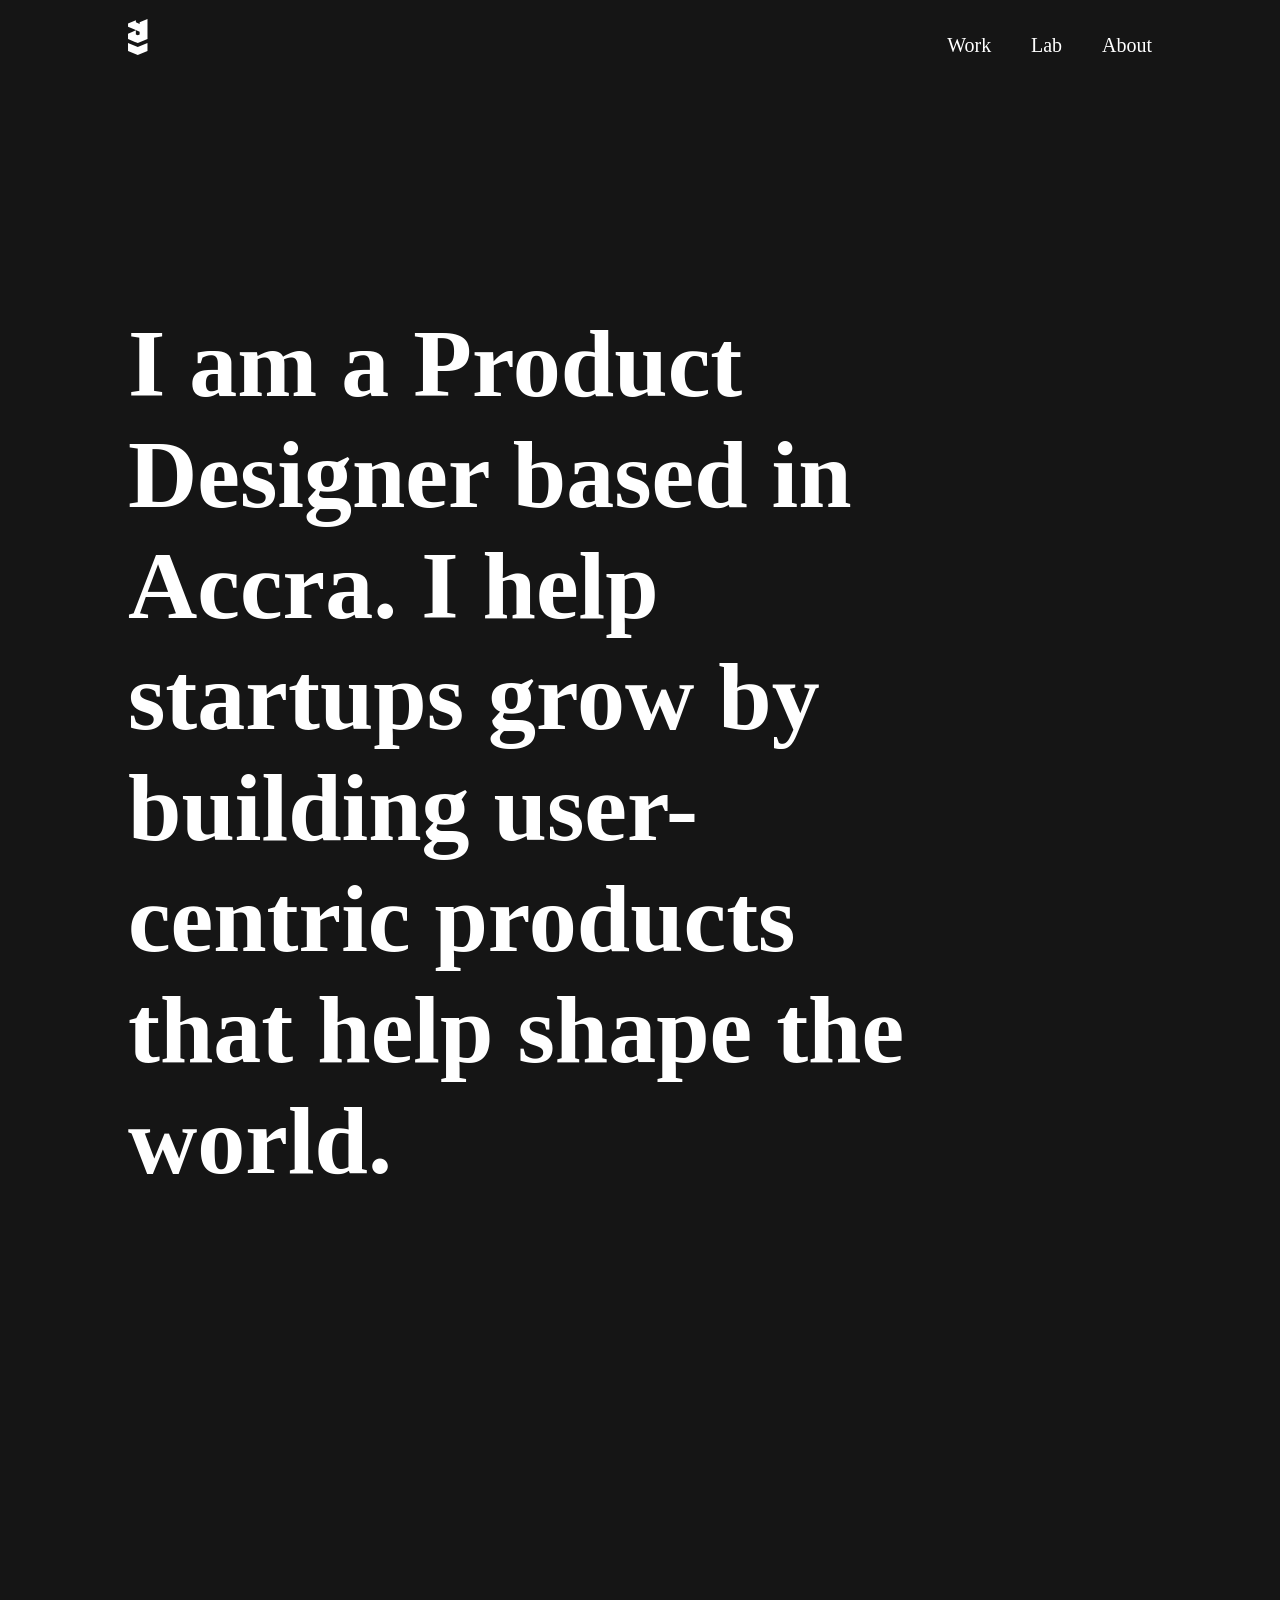
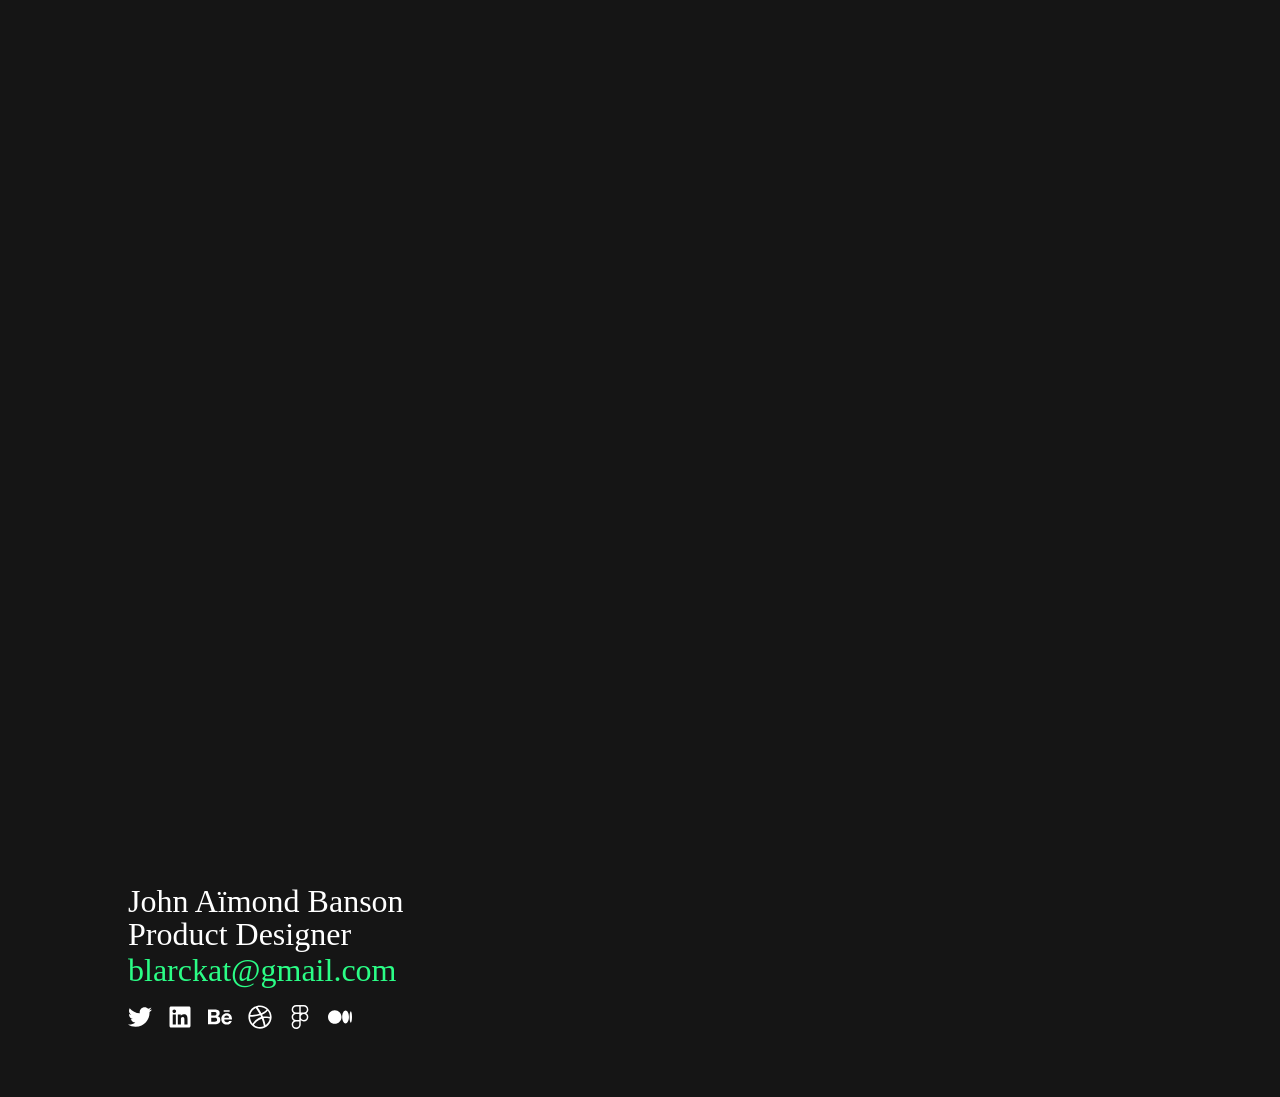
==== about.html @ bd454571 "First Commit Setting Up the First Few files" ====
<!DOCTYPE html>
<html lang="en">
    <head>
        <meta charset="UTF-8">
        <meta http-equiv="X-UA-Compatible" content="IE=edge">
        <meta name="description" content="John Banson is a UX Design Engineer working with startups and brands to create impact through digital immersive experiences.">
        <meta name="viewport" content="width=device-width, initial-scale=1.0">
        <meta name="keywords" content="Blarckat, John Stephen Aïmond Banson, John Banson, Aïmond, Software Engineer, Brand Strategist, Brand Designer, Design Engineer, Design Portfolio, Professional Designers in Ghana, Professional designers in Accra, Top UX Designers in Africa">
        <meta name="author" content="John Stephen Aïmond Banson (Blarckat)">
        <meta name="twitter:card" content="summary">
        <link rel="stylesheet" href="./css/main.min.css">
        <link rel="icon" href="./favicon.png" type="image/x-icon">
        <title>John Aïmond Banson • About</title>
    </head>
<body class="dark-mode">
    <nav>
        <a href="index.html">
            <svg viewBox="0 0 26 32">
                <path d="M12.9925 0V13.3574L7.7622 15.5556L6.50218 16.0721L5.23028 15.5435L4.62404 15.3033L4.61215 15.2913L0.023774 13.3694L0 9.84985L1.99701 8.94895L5.23028 7.48348V10.2703L6.50218 10.7868L7.7622 10.2703V8.46847L3.62553 6.73874L0.023774 5.22523V3.03904L5.25405 0.840841V2.1982L7.7622 3.25526V2.1982L12.9925 0Z"/>
                <path d="M0.023774 21.3574L0 16.0721L6.50218 18.7147L12.9806 16.0721L12.9925 21.3574L6.50218 24L0.023774 21.3574Z"/>
            </svg>
        </a>
        <ul>
        <li><a href="./work.html">Work</a></li>
        <li><a href="./lab.html">Lab</a></li>
        <li><a href="./about.html">About</a></li>
        </ul>
    </nav>
    <header class="content-padding about-header">
        <div class="hero">
            <h1>I am a Product Designer based in Accra. I help startups grow by building user-centric products that help shape the world.</h1>
        </div>
    </header>
    <section>

    </section>
    <footer>
        <div class="footer-content content-padding">
            <div class="footer-text">
            <p>John Aïmond Banson</p>
            <p>Product Designer</p>
            <a href="mailto:blarckat@gmail.com">blarckat@gmail.com</a>

            </div>
            <div class="footer-social">
                <a href="https://twitter.com/blarckat">
                    <svg viewBox="0 0 512 512">
                        <!-- Twitter Logo -->
                        <path d="M459.37 151.716c.325 4.548.325 9.097.325 13.645 0 138.72-105.583 298.558-298.558 298.558-59.452 0-114.68-17.219-161.137-47.106 8.447.974 16.568 1.299 25.34 1.299 49.055 0 94.213-16.568 130.274-44.832-46.132-.975-84.792-31.188-98.112-72.772 6.498.974 12.995 1.624 19.818 1.624 9.421 0 18.843-1.3 27.614-3.573-48.081-9.747-84.143-51.98-84.143-102.985v-1.299c13.969 7.797 30.214 12.67 47.431 13.319-28.264-18.843-46.781-51.005-46.781-87.391 0-19.492 5.197-37.36 14.294-52.954 51.655 63.675 129.3 105.258 216.365 109.807-1.624-7.797-2.599-15.918-2.599-24.04 0-57.828 46.782-104.934 104.934-104.934 30.213 0 57.502 12.67 76.67 33.137 23.715-4.548 46.456-13.32 66.599-25.34-7.798 24.366-24.366 44.833-46.132 57.827 21.117-2.273 41.584-8.122 60.426-16.243-14.292 20.791-32.161 39.308-52.628 54.253z"/>
                    </svg>
                </a>
                <a href="https://www.linkedin.com/in/blarckat">
                    <svg viewBox="0 0 448 512">
                        <!-- LinkedIn logo -->
                        <path d="M416 32H31.9C14.3 32 0 46.5 0 64.3v383.4C0 465.5 14.3 480 31.9 480H416c17.6 0 32-14.5 32-32.3V64.3c0-17.8-14.4-32.3-32-32.3zM135.4 416H69V202.2h66.5V416zm-33.2-243c-21.3 0-38.5-17.3-38.5-38.5S80.9 96 102.2 96c21.2 0 38.5 17.3 38.5 38.5 0 21.3-17.2 38.5-38.5 38.5zm282.1 243h-66.4V312c0-24.8-.5-56.7-34.5-56.7-34.6 0-39.9 27-39.9 54.9V416h-66.4V202.2h63.7v29.2h.9c8.9-16.8 30.6-34.5 62.9-34.5 67.2 0 79.7 44.3 79.7 101.9V416z"/>                    </svg>
                </a>
                <a href="https://www.behance.net/blarckat">
                    <svg viewBox="0 0 576 512">
                        <!-- Behance logo -->
                        <path d="M232 237.2c31.8-15.2 48.4-38.2 48.4-74 0-70.6-52.6-87.8-113.3-87.8H0v354.4h171.8c64.4 0 124.9-30.9 124.9-102.9 0-44.5-21.1-77.4-64.7-89.7zM77.9 135.9H151c28.1 0 53.4 7.9 53.4 40.5 0 30.1-19.7 42.2-47.5 42.2h-79v-82.7zm83.3 233.7H77.9V272h84.9c34.3 0 56 14.3 56 50.6 0 35.8-25.9 47-57.6 47zm358.5-240.7H376V94h143.7v34.9zM576 305.2c0-75.9-44.4-139.2-124.9-139.2-78.2 0-131.3 58.8-131.3 135.8 0 79.9 50.3 134.7 131.3 134.7 61.3 0 101-27.6 120.1-86.3H509c-6.7 21.9-34.3 33.5-55.7 33.5-41.3 0-63-24.2-63-65.3h185.1c.3-4.2.6-8.7.6-13.2zM390.4 274c2.3-33.7 24.7-54.8 58.5-54.8 35.4 0 53.2 20.8 56.2 54.8H390.4z"/>
                    </svg>
                </a>
                <a href="https://www.dribbble.com/blarckat">
                    <svg viewBox="0 0 512 512">
                        <!-- Dribbble logo -->
                        <path d="M256 8C119.252 8 8 119.252 8 256s111.252 248 248 248 248-111.252 248-248S392.748 8 256 8zm163.97 114.366c29.503 36.046 47.369 81.957 47.835 131.955-6.984-1.477-77.018-15.682-147.502-6.818-5.752-14.041-11.181-26.393-18.617-41.614 78.321-31.977 113.818-77.482 118.284-83.523zM396.421 97.87c-3.81 5.427-35.697 48.286-111.021 76.519-34.712-63.776-73.185-116.168-79.04-124.008 67.176-16.193 137.966 1.27 190.061 47.489zm-230.48-33.25c5.585 7.659 43.438 60.116 78.537 122.509-99.087 26.313-186.36 25.934-195.834 25.809C62.38 147.205 106.678 92.573 165.941 64.62zM44.17 256.323c0-2.166.043-4.322.108-6.473 9.268.19 111.92 1.513 217.706-30.146 6.064 11.868 11.857 23.915 17.174 35.949-76.599 21.575-146.194 83.527-180.531 142.306C64.794 360.405 44.17 310.73 44.17 256.323zm81.807 167.113c22.127-45.233 82.178-103.622 167.579-132.756 29.74 77.283 42.039 142.053 45.189 160.638-68.112 29.013-150.015 21.053-212.768-27.882zm248.38 8.489c-2.171-12.886-13.446-74.897-41.152-151.033 66.38-10.626 124.7 6.768 131.947 9.055-9.442 58.941-43.273 109.844-90.795 141.978z"/>
                    </svg>
                </a>
                <a href="https://www.figma.com/@blarckat">
                    <svg viewBox="0 0 384 512" >
                        <!-- Figma logo -->
                        <path d="M14 95.7924C14 42.8877 56.8878 0 109.793 0H274.161C327.066 0 369.954 42.8877 369.954 95.7924C369.954 129.292 352.758 158.776 326.711 175.897C352.758 193.019 369.954 222.502 369.954 256.002C369.954 308.907 327.066 351.795 274.161 351.795H272.081C247.279 351.795 224.678 342.369 207.666 326.904V415.167C207.666 468.777 163.657 512 110.309 512C57.5361 512 14 469.243 14 416.207C14 382.709 31.1945 353.227 57.2392 336.105C31.1945 318.983 14 289.5 14 256.002C14 222.502 31.196 193.019 57.2425 175.897C31.196 158.776 14 129.292 14 95.7924ZM176.288 191.587H109.793C74.2172 191.587 45.3778 220.427 45.3778 256.002C45.3778 291.44 73.9948 320.194 109.381 320.416C109.518 320.415 109.655 320.415 109.793 320.415H176.288V191.587ZM207.666 256.002C207.666 291.577 236.505 320.417 272.081 320.417H274.161C309.737 320.417 338.576 291.577 338.576 256.002C338.576 220.427 309.737 191.587 274.161 191.587H272.081C236.505 191.587 207.666 220.427 207.666 256.002ZM109.793 351.795C109.655 351.795 109.518 351.794 109.381 351.794C73.9948 352.015 45.3778 380.769 45.3778 416.207C45.3778 451.652 74.6025 480.622 110.309 480.622C146.591 480.622 176.288 451.186 176.288 415.167V351.795H109.793ZM109.793 31.3778C74.2172 31.3778 45.3778 60.2173 45.3778 95.7924C45.3778 131.368 74.2172 160.207 109.793 160.207H176.288V31.3778H109.793ZM207.666 160.207H274.161C309.737 160.207 338.576 131.368 338.576 95.7924C338.576 60.2173 309.737 31.3778 274.161 31.3778H207.666V160.207Z"/>
                    </svg>
                </a>
                <a href="https://blarckat.medium.com">
                    <svg viewBox="0 0 640 512">
                        <!-- Medium logo -->
                        <path d="M180.5,74.262C80.813,74.262,0,155.633,0,256S80.819,437.738,180.5,437.738,361,356.373,361,256,280.191,74.262,180.5,74.262Zm288.25,10.646c-49.845,0-90.245,76.619-90.245,171.095s40.406,171.1,90.251,171.1,90.251-76.619,90.251-171.1H559C559,161.5,518.6,84.908,468.752,84.908Zm139.506,17.821c-17.526,0-31.735,68.628-31.735,153.274s14.2,153.274,31.735,153.274S640,340.631,640,256C640,171.351,625.785,102.729,608.258,102.729Z"/>
                    </svg>
                </a>
               
            </div>
        </div>
    </footer>
</body>
</html>
---- css/main.min.css ----
@import url("./colors.min.css");@import url("./layout.min.css");@import url("./typography.min.css");body{margin:0;padding:0;font-family:"Adineue Pro";display:flex;flex-direction:column;gap:10vh}p{font-size:32px}footer svg{width:24px;height:24px}.dark-mode svg{fill:white}.light-mode svg{fill:black}.content-padding{padding:5vw 10vw}nav{display:flex;align-items:center;justify-content:space-between;height:10vh;padding:0 10vw}nav ul{display:flex;flex-direction:row;width:20%;padding:0;justify-content:space-between}nav ul li a{font-size:20px;color:#ffffff}header,section{width:auto;height:fit-content;min-height:100vh}.dark-mode{background-color:#151515;color:#ffffff}.light-mode{background-color:#ffffff;color:#151515}nav svg{height:48px;fill:white}header .hero{display:flex;flex-direction:row;justify-content:space-between;align-items:center}header .hero h1{width:80%}header .hero .header-social{width:fit-content;display:flex;flex-direction:column;gap:20px}header .hero .header-social svg{height:24px}.section-work{height:fit-content}.section-work .section-work-case{display:flex;flex-direction:column;gap:10px;margin:10vh 10vw}.section-work .section-work-case img{object-fit:cover;width:100%;background-size:contain}.section-work .section-work-case .showcase-text-content h2{line-height:0px}.section-work .section-work-case .showcase-text-content p{font-size:48px;opacity:40%}.case{display:flex;flex-direction:column;margin:10vh 10vw}.case img{width:100%;object-fit:cover}.work-hero-img img,.full-showcase-img img{object-fit:cover;width:100%;background-size:contain}footer{height:fit-content}footer .footer-text p,footer .footer-text a{font-size:32px;line-height:1px}footer .footer-text a{color:#2BFD86}footer .footer-social{margin-top:20px;display:flex;flex-direction:row;gap:16px}@media screen and (max-width: 480px){nav{flex-direction:column;justify-content:center;padding:16px}.section-work .section-work-case{margin:10vw 0;height:100vh}.section-work .section-work-case img{height:70%}.section-work .section-work-case .showcase-text-content p{font-size:32px}footer .footer-text p,footer .footer-text a{font-size:24px}}
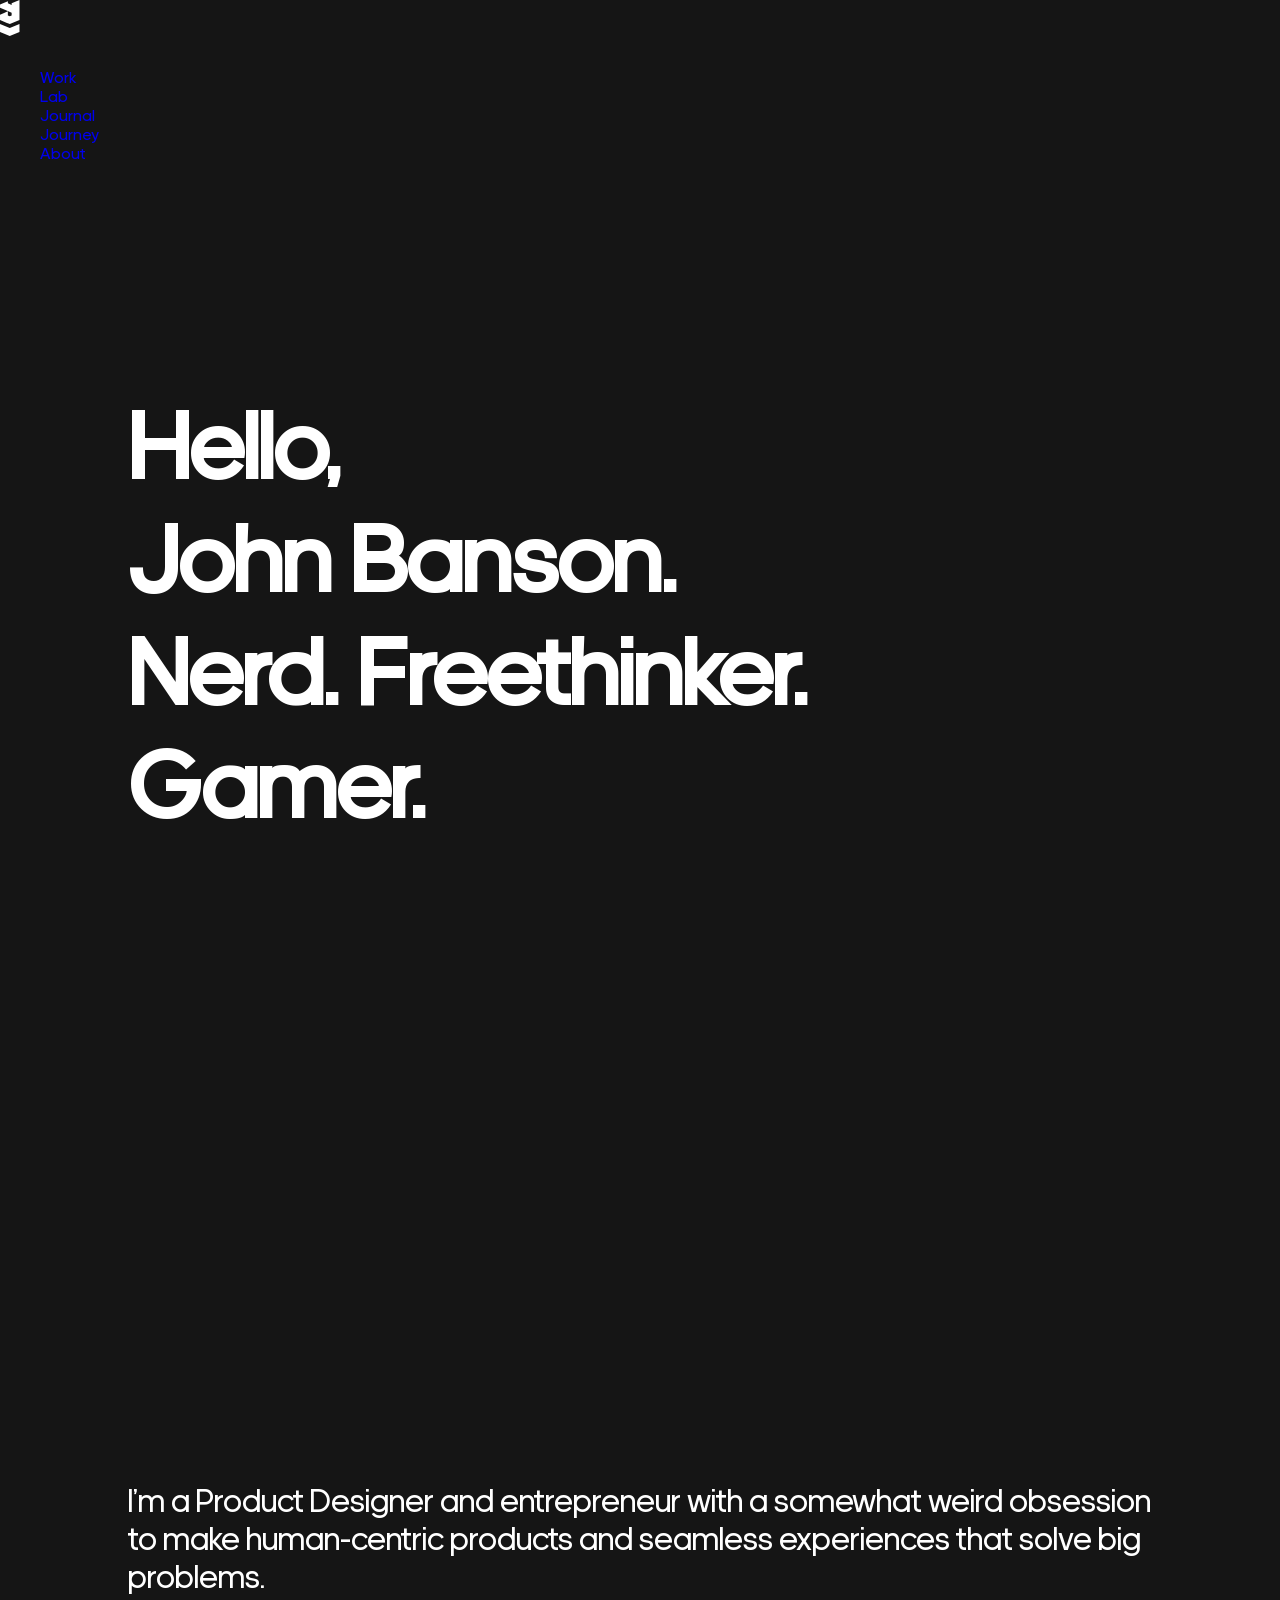
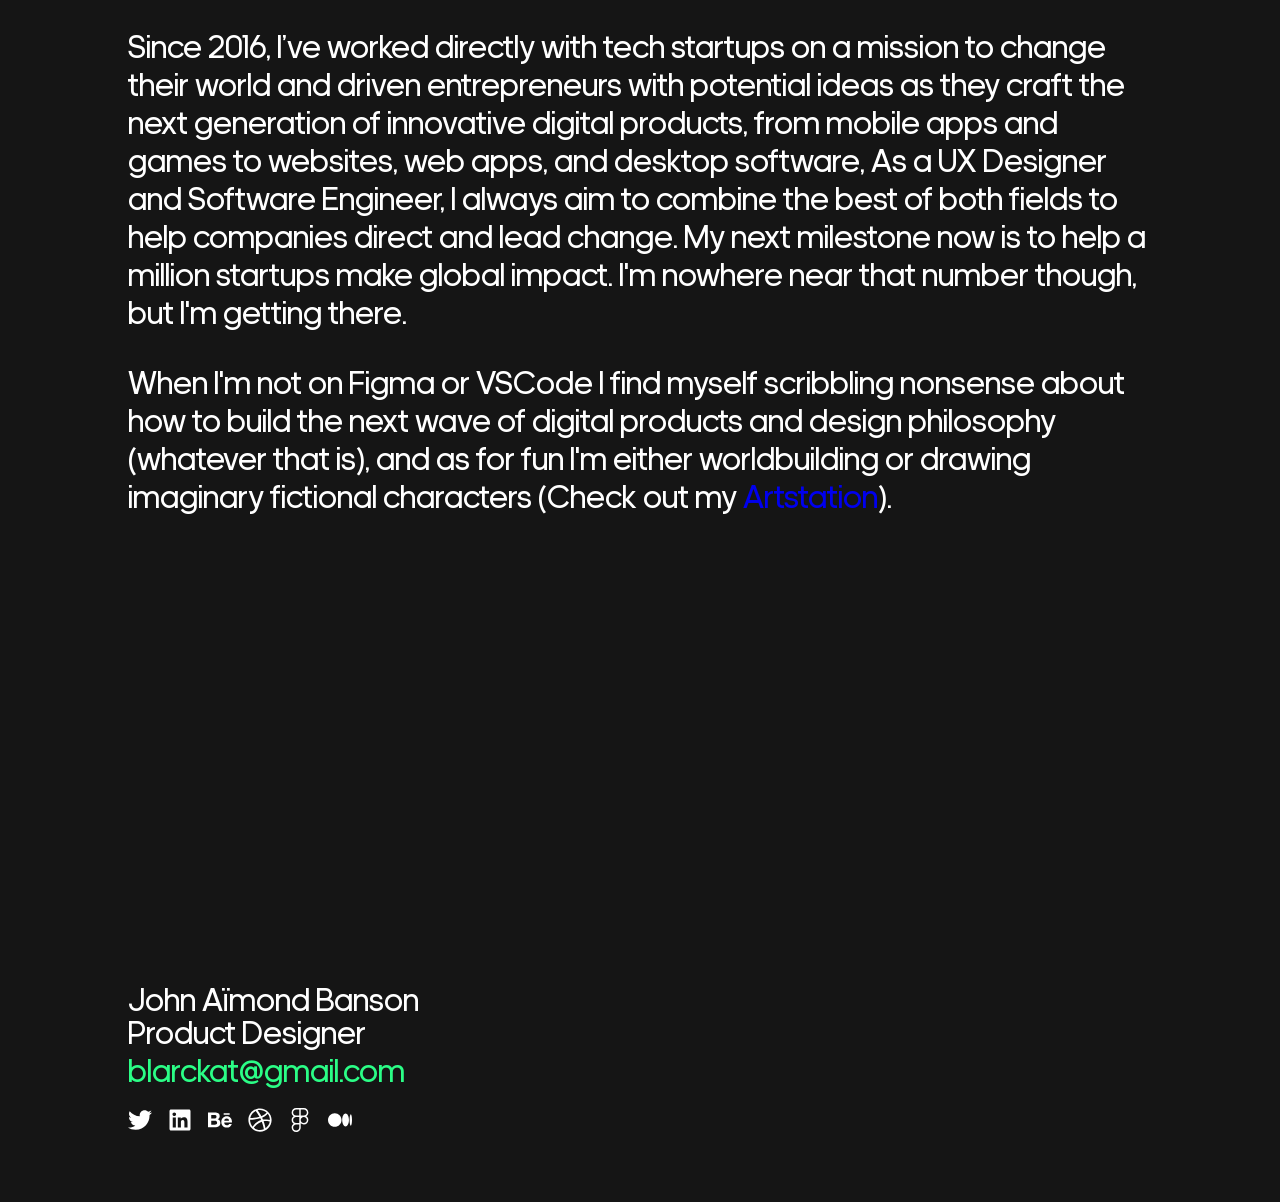
==== commit 6bfcc3a2: "Asset images for Muuvr Branding and Auri" ====
--- a/about.html
+++ b/about.html
@@ -23,16 +23,25 @@
         <ul>
         <li><a href="./work.html">Work</a></li>
         <li><a href="./lab.html">Lab</a></li>
+        <li><a href="./journal.html">Journal</a></li>
+        <li><a href="./journey.html">Journey</a></li>
         <li><a href="./about.html">About</a></li>
         </ul>
     </nav>
     <header class="content-padding about-header">
         <div class="hero">
-            <h1>I am a Product Designer based in Accra. I help startups grow by building user-centric products that help shape the world.</h1>
+            <h1>Hello, <br>John Banson. <br>Nerd. Freethinker. Gamer. </h1>
         </div>
     </header>
-    <section>
-
+    <section class="content-padding">
+        <p>I’m a Product Designer and entrepreneur with a somewhat weird obsession to make human-centric products and seamless experiences that solve big problems.</p>
+        <p>
+            Since 2016, I’ve worked directly with tech startups on a mission to change their world and driven entrepreneurs with potential ideas as they craft the next generation of innovative digital products, from mobile apps and games to websites, web apps, and desktop software, As a UX Designer and Software Engineer, I always aim to combine the best of both fields to help companies direct and lead change. My next milestone now is to help a million startups make global impact. I'm nowhere near that number though, but I'm getting there.
+        </p>
+        <p>
+            When I'm not on Figma or VSCode I find myself scribbling nonsense about how to build the next wave of digital products and design philosophy (whatever that is), and as for fun I'm either worldbuilding or drawing imaginary fictional characters (Check out my <a href="https://www.artstation.com/blarckat">Artstation</a>).
+        
+        </p>
     </section>
     <footer>
         <div class="footer-content content-padding">
--- a/css/main.min.css
+++ b/css/main.min.css
@@ -1 +1 @@
-@import url("./colors.min.css");@import url("./layout.min.css");@import url("./typography.min.css");body{margin:0;padding:0;font-family:"Adineue Pro";display:flex;flex-direction:column;gap:10vh}p{font-size:32px}footer svg{width:24px;height:24px}.dark-mode svg{fill:white}.light-mode svg{fill:black}.content-padding{padding:5vw 10vw}nav{display:flex;align-items:center;justify-content:space-between;height:10vh;padding:0 10vw}nav ul{display:flex;flex-direction:row;width:20%;padding:0;justify-content:space-between}nav ul li a{font-size:20px;color:#ffffff}header,section{width:auto;height:fit-content;min-height:100vh}.dark-mode{background-color:#151515;color:#ffffff}.light-mode{background-color:#ffffff;color:#151515}nav svg{height:48px;fill:white}header .hero{display:flex;flex-direction:row;justify-content:space-between;align-items:center}header .hero h1{width:80%}header .hero .header-social{width:fit-content;display:flex;flex-direction:column;gap:20px}header .hero .header-social svg{height:24px}.section-work{height:fit-content}.section-work .section-work-case{display:flex;flex-direction:column;gap:10px;margin:10vh 10vw}.section-work .section-work-case img{object-fit:cover;width:100%;background-size:contain}.section-work .section-work-case .showcase-text-content h2{line-height:0px}.section-work .section-work-case .showcase-text-content p{font-size:48px;opacity:40%}.case{display:flex;flex-direction:column;margin:10vh 10vw}.case img{width:100%;object-fit:cover}.work-hero-img img,.full-showcase-img img{object-fit:cover;width:100%;background-size:contain}footer{height:fit-content}footer .footer-text p,footer .footer-text a{font-size:32px;line-height:1px}footer .footer-text a{color:#2BFD86}footer .footer-social{margin-top:20px;display:flex;flex-direction:row;gap:16px}@media screen and (max-width: 480px){nav{flex-direction:column;justify-content:center;padding:16px}.section-work .section-work-case{margin:10vw 0;height:100vh}.section-work .section-work-case img{height:70%}.section-work .section-work-case .showcase-text-content p{font-size:32px}footer .footer-text p,footer .footer-text a{font-size:24px}}
+@import url("./colors.min.css");@import url("./layout.min.css");@import url("./typography.min.css");@font-face{font-family:'Ckat Regular';src:url("../assets/fonts/Ckat_Regular.ttf")}@font-face{font-family:'Ckat Bold';src:url("../assets/fonts/Ckat_Bold.ttf")}body{margin:0;padding:0;font-family:"Ckat Regular";display:flex;flex-direction:column;gap:10vh}p{font-size:32px}footer svg{width:24px;height:24px}.dark-mode svg{fill:white}.light-mode svg{fill:black}.content-padding{padding:5vw 10vw}.sideNav{height:100vh;width:0;position:fixed;z-index:1;top:0;left:0;background-color:#111;overflow-x:hidden;transition:.6s}header,section{width:auto;height:fit-content;min-height:100vh}.dark-mode{background-color:#151515;color:#ffffff}.light-mode{background-color:#ffffff;color:#151515}nav svg{height:48px;fill:white}header .hero{display:flex;flex-direction:row;justify-content:space-between;align-items:center}header .hero h1{width:80%}header .hero .header-social{width:fit-content;display:flex;flex-direction:column;gap:20px}header .hero .header-social svg{height:24px}.section-work{height:fit-content}.section-work .section-work-case{display:flex;flex-direction:column;gap:10px;margin:10vh 5vw}.section-work .section-work-case img{object-fit:cover;width:100%;background-size:contain}.section-work .section-work-case .showcase-text-content h2{line-height:0px}.section-work .section-work-case .showcase-text-content p{font-size:48px;opacity:40%}.case{display:flex;flex-direction:column;margin:10vh 5vw}.case img{height:90vh;width:100%;object-fit:cover}.case .case-title h2{line-height:normal}.work-hero-img img,.full-showcase-img img{object-fit:cover;width:100%;background-size:contain}footer{height:fit-content}footer .footer-text p,footer .footer-text a{font-size:32px;line-height:1px}footer .footer-text a{color:#2BFD86}footer .footer-social{margin-top:20px;display:flex;flex-direction:row;gap:16px}@media screen and (max-width: 480px){nav{flex-direction:column;justify-content:center;padding:16px}.section-work .section-work-case{margin:10vw 0;height:100vh}.section-work .section-work-case img{height:70%}.section-work .section-work-case .showcase-text-content p{font-size:32px}footer .footer-text p,footer .footer-text a{font-size:24px}}
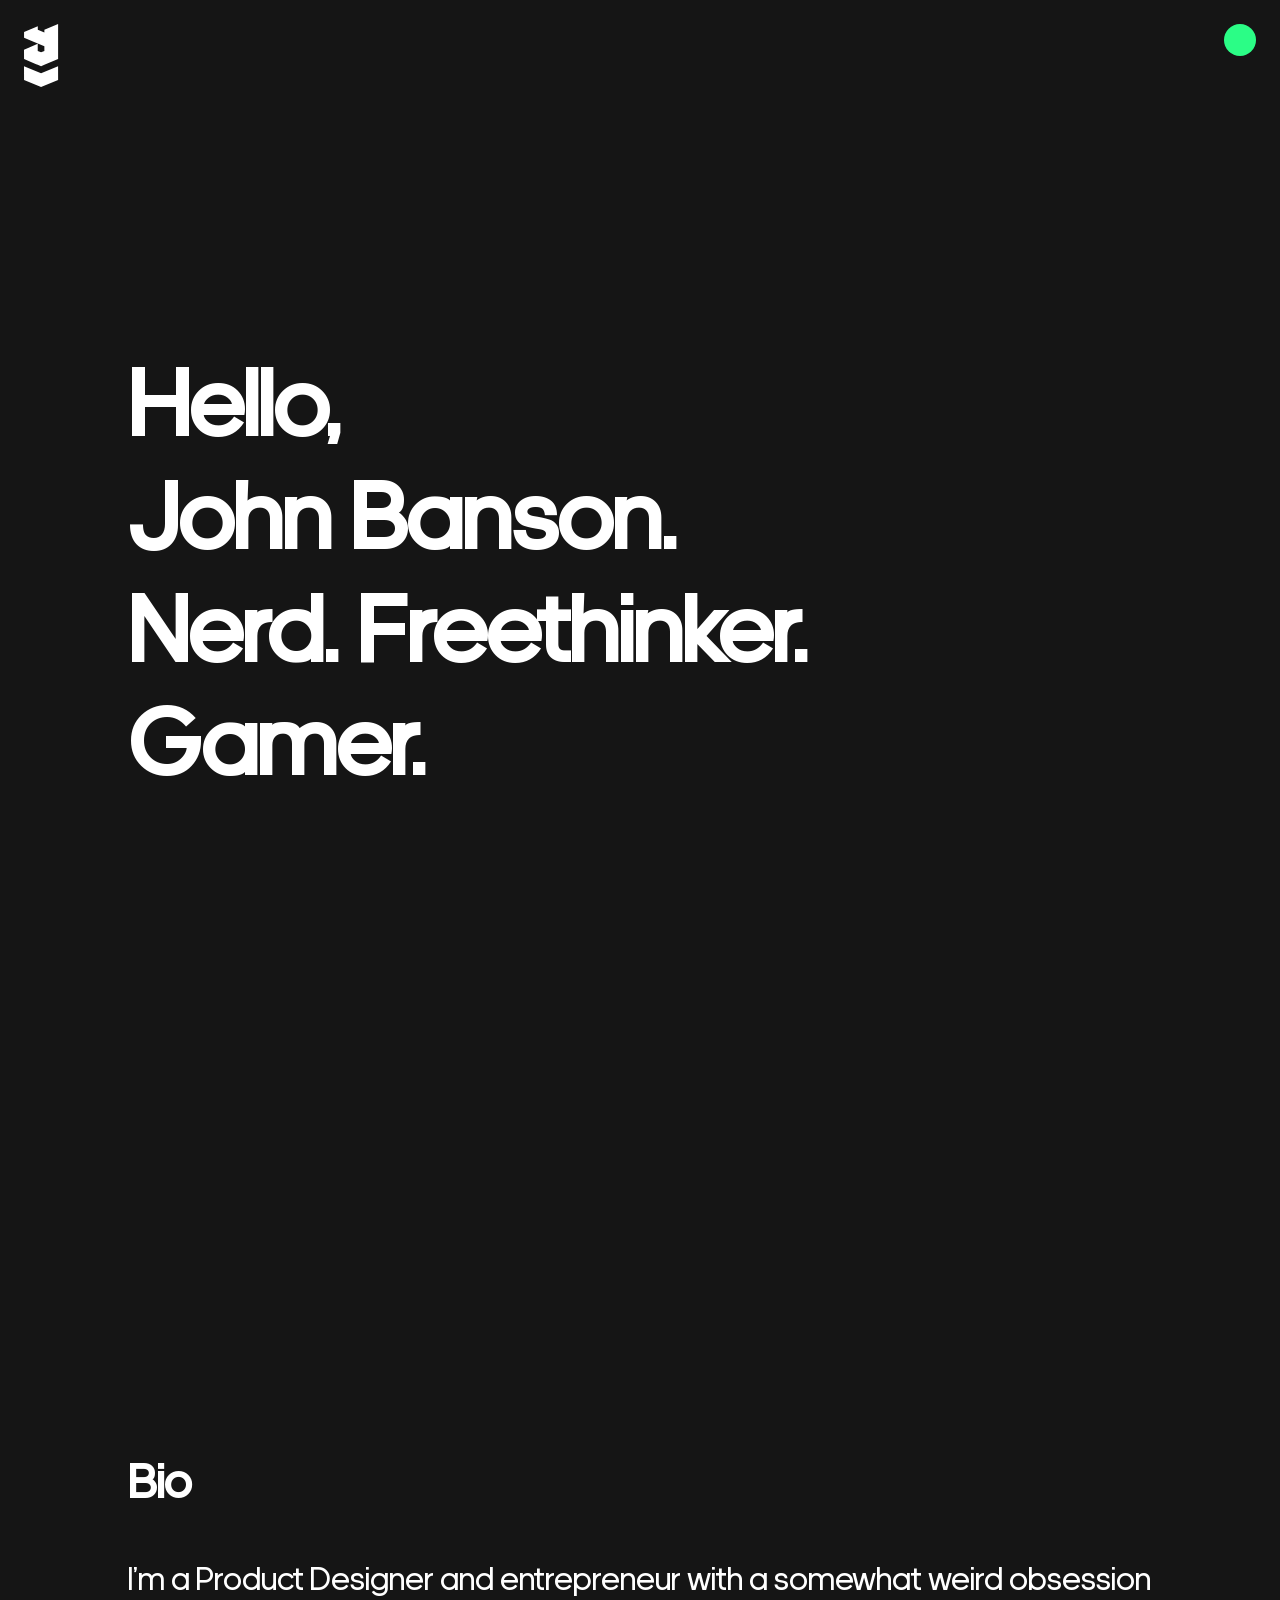
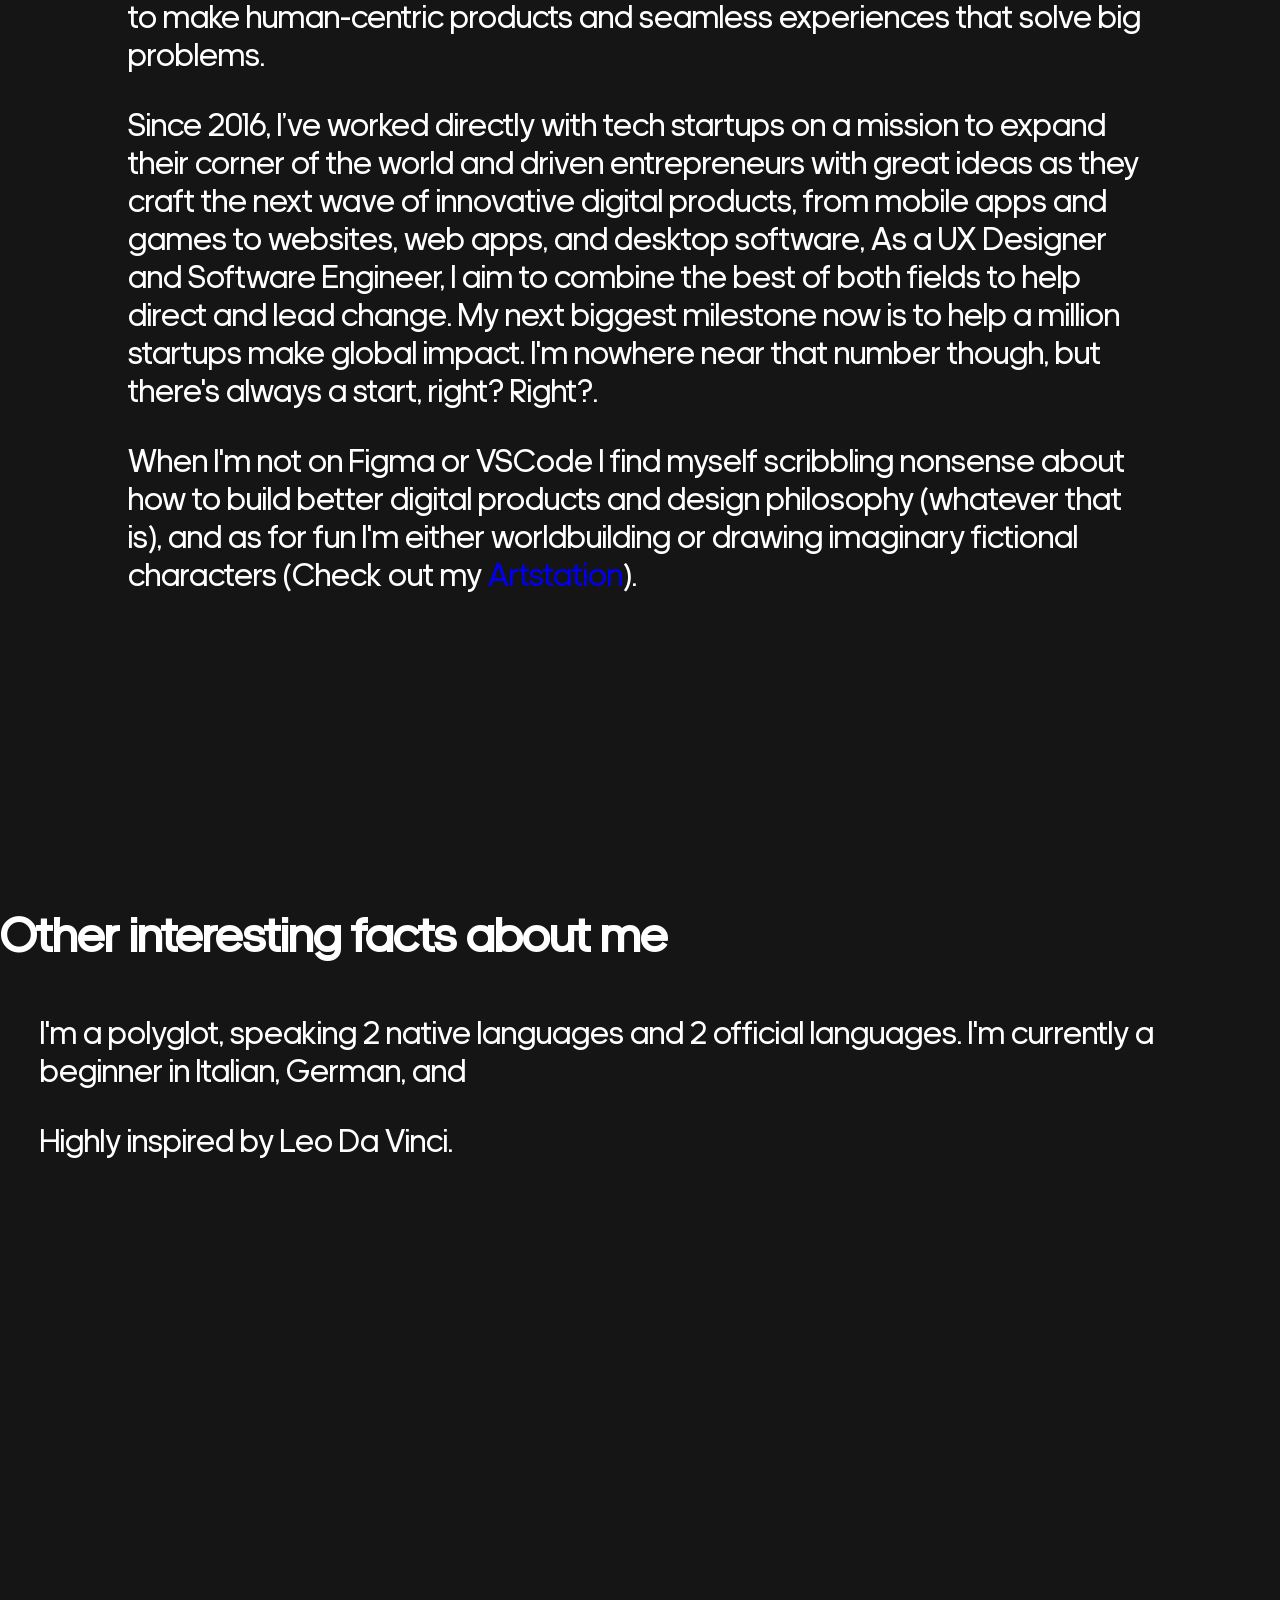
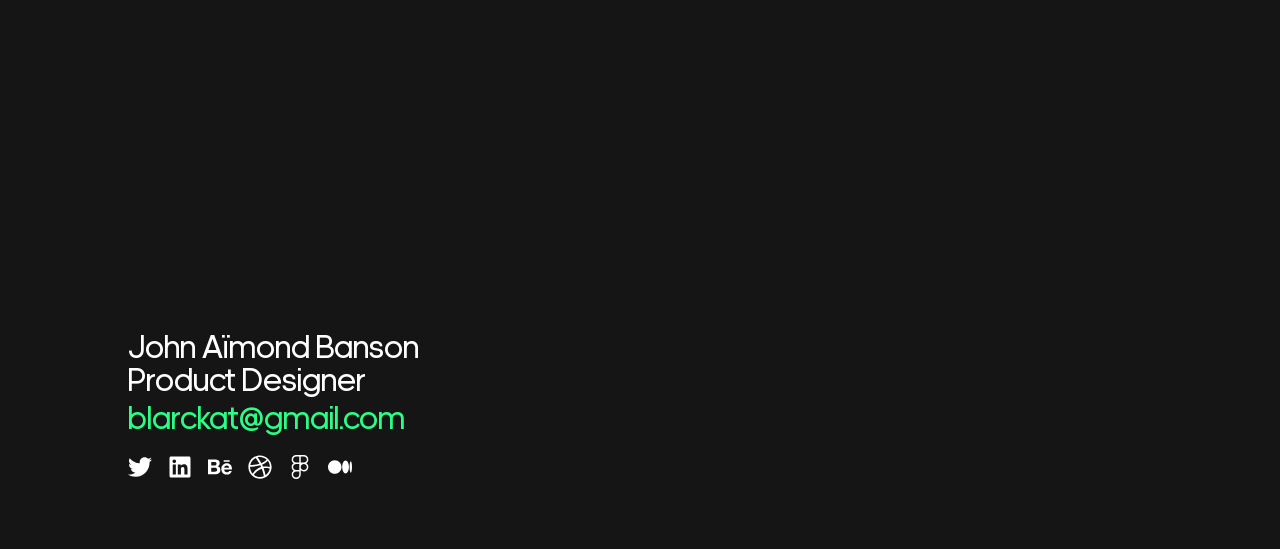
==== commit 9cee1de3: "Side Navigation was improved." ====
--- a/about.html
+++ b/about.html
@@ -13,35 +13,105 @@
         <title>John Aïmond Banson • About</title>
     </head>
 <body class="dark-mode">
-    <nav>
-        <a href="index.html">
-            <svg viewBox="0 0 26 32">
-                <path d="M12.9925 0V13.3574L7.7622 15.5556L6.50218 16.0721L5.23028 15.5435L4.62404 15.3033L4.61215 15.2913L0.023774 13.3694L0 9.84985L1.99701 8.94895L5.23028 7.48348V10.2703L6.50218 10.7868L7.7622 10.2703V8.46847L3.62553 6.73874L0.023774 5.22523V3.03904L5.25405 0.840841V2.1982L7.7622 3.25526V2.1982L12.9925 0Z"/>
-                <path d="M0.023774 21.3574L0 16.0721L6.50218 18.7147L12.9806 16.0721L12.9925 21.3574L6.50218 24L0.023774 21.3574Z"/>
-            </svg>
+    <nav id="sideNav" class="sideNav">
+        <a onclick="closeNav()" class="close-button">
+            <p>--close</p>
         </a>
         <ul>
-        <li><a href="./work.html">Work</a></li>
-        <li><a href="./lab.html">Lab</a></li>
-        <li><a href="./journal.html">Journal</a></li>
-        <li><a href="./journey.html">Journey</a></li>
-        <li><a href="./about.html">About</a></li>
-        </ul>
+            <li><a href="./work.html">Work</a></li>
+            <li><a href="./lab.html">Lab</a></li>
+            <li><a href="./journal.html">Journal</a></li>
+            <li><a href="./journey.html">Journey</a></li>
+            <li><a href="./about.html">About</a></li>
+      </ul>
+      <div class="nav-social">
+        <a href="https://twitter.com/blarckat">
+          <svg viewBox="0 0 512 512">
+            <!-- Twitter Logo -->
+            <path
+              d="M459.37 151.716c.325 4.548.325 9.097.325 13.645 0 138.72-105.583 298.558-298.558 298.558-59.452 0-114.68-17.219-161.137-47.106 8.447.974 16.568 1.299 25.34 1.299 49.055 0 94.213-16.568 130.274-44.832-46.132-.975-84.792-31.188-98.112-72.772 6.498.974 12.995 1.624 19.818 1.624 9.421 0 18.843-1.3 27.614-3.573-48.081-9.747-84.143-51.98-84.143-102.985v-1.299c13.969 7.797 30.214 12.67 47.431 13.319-28.264-18.843-46.781-51.005-46.781-87.391 0-19.492 5.197-37.36 14.294-52.954 51.655 63.675 129.3 105.258 216.365 109.807-1.624-7.797-2.599-15.918-2.599-24.04 0-57.828 46.782-104.934 104.934-104.934 30.213 0 57.502 12.67 76.67 33.137 23.715-4.548 46.456-13.32 66.599-25.34-7.798 24.366-24.366 44.833-46.132 57.827 21.117-2.273 41.584-8.122 60.426-16.243-14.292 20.791-32.161 39.308-52.628 54.253z"
+            />
+          </svg>
+        </a>
+        <a href="https://www.linkedin.com/in/blarckat">
+          <svg viewBox="0 0 448 512">
+            <!-- LinkedIn logo -->
+            <path
+              d="M416 32H31.9C14.3 32 0 46.5 0 64.3v383.4C0 465.5 14.3 480 31.9 480H416c17.6 0 32-14.5 32-32.3V64.3c0-17.8-14.4-32.3-32-32.3zM135.4 416H69V202.2h66.5V416zm-33.2-243c-21.3 0-38.5-17.3-38.5-38.5S80.9 96 102.2 96c21.2 0 38.5 17.3 38.5 38.5 0 21.3-17.2 38.5-38.5 38.5zm282.1 243h-66.4V312c0-24.8-.5-56.7-34.5-56.7-34.6 0-39.9 27-39.9 54.9V416h-66.4V202.2h63.7v29.2h.9c8.9-16.8 30.6-34.5 62.9-34.5 67.2 0 79.7 44.3 79.7 101.9V416z"
+            />
+          </svg>
+        </a>
+        <a href="https://www.behance.net/blarckat">
+          <svg viewBox="0 0 576 512">
+            <!-- Behance logo -->
+            <path
+              d="M232 237.2c31.8-15.2 48.4-38.2 48.4-74 0-70.6-52.6-87.8-113.3-87.8H0v354.4h171.8c64.4 0 124.9-30.9 124.9-102.9 0-44.5-21.1-77.4-64.7-89.7zM77.9 135.9H151c28.1 0 53.4 7.9 53.4 40.5 0 30.1-19.7 42.2-47.5 42.2h-79v-82.7zm83.3 233.7H77.9V272h84.9c34.3 0 56 14.3 56 50.6 0 35.8-25.9 47-57.6 47zm358.5-240.7H376V94h143.7v34.9zM576 305.2c0-75.9-44.4-139.2-124.9-139.2-78.2 0-131.3 58.8-131.3 135.8 0 79.9 50.3 134.7 131.3 134.7 61.3 0 101-27.6 120.1-86.3H509c-6.7 21.9-34.3 33.5-55.7 33.5-41.3 0-63-24.2-63-65.3h185.1c.3-4.2.6-8.7.6-13.2zM390.4 274c2.3-33.7 24.7-54.8 58.5-54.8 35.4 0 53.2 20.8 56.2 54.8H390.4z"
+            />
+          </svg>
+        </a>
+        <a href="https://www.dribbble.com/blarckat">
+          <svg viewBox="0 0 512 512">
+            <!-- Dribbble logo -->
+            <path
+              d="M256 8C119.252 8 8 119.252 8 256s111.252 248 248 248 248-111.252 248-248S392.748 8 256 8zm163.97 114.366c29.503 36.046 47.369 81.957 47.835 131.955-6.984-1.477-77.018-15.682-147.502-6.818-5.752-14.041-11.181-26.393-18.617-41.614 78.321-31.977 113.818-77.482 118.284-83.523zM396.421 97.87c-3.81 5.427-35.697 48.286-111.021 76.519-34.712-63.776-73.185-116.168-79.04-124.008 67.176-16.193 137.966 1.27 190.061 47.489zm-230.48-33.25c5.585 7.659 43.438 60.116 78.537 122.509-99.087 26.313-186.36 25.934-195.834 25.809C62.38 147.205 106.678 92.573 165.941 64.62zM44.17 256.323c0-2.166.043-4.322.108-6.473 9.268.19 111.92 1.513 217.706-30.146 6.064 11.868 11.857 23.915 17.174 35.949-76.599 21.575-146.194 83.527-180.531 142.306C64.794 360.405 44.17 310.73 44.17 256.323zm81.807 167.113c22.127-45.233 82.178-103.622 167.579-132.756 29.74 77.283 42.039 142.053 45.189 160.638-68.112 29.013-150.015 21.053-212.768-27.882zm248.38 8.489c-2.171-12.886-13.446-74.897-41.152-151.033 66.38-10.626 124.7 6.768 131.947 9.055-9.442 58.941-43.273 109.844-90.795 141.978z"
+            />
+          </svg>
+        </a>
+        <a href="https://www.figma.com/@blarckat">
+          <svg viewBox="0 0 384 512">
+            <!-- Figma logo -->
+            <path
+              d="M14 95.7924C14 42.8877 56.8878 0 109.793 0H274.161C327.066 0 369.954 42.8877 369.954 95.7924C369.954 129.292 352.758 158.776 326.711 175.897C352.758 193.019 369.954 222.502 369.954 256.002C369.954 308.907 327.066 351.795 274.161 351.795H272.081C247.279 351.795 224.678 342.369 207.666 326.904V415.167C207.666 468.777 163.657 512 110.309 512C57.5361 512 14 469.243 14 416.207C14 382.709 31.1945 353.227 57.2392 336.105C31.1945 318.983 14 289.5 14 256.002C14 222.502 31.196 193.019 57.2425 175.897C31.196 158.776 14 129.292 14 95.7924ZM176.288 191.587H109.793C74.2172 191.587 45.3778 220.427 45.3778 256.002C45.3778 291.44 73.9948 320.194 109.381 320.416C109.518 320.415 109.655 320.415 109.793 320.415H176.288V191.587ZM207.666 256.002C207.666 291.577 236.505 320.417 272.081 320.417H274.161C309.737 320.417 338.576 291.577 338.576 256.002C338.576 220.427 309.737 191.587 274.161 191.587H272.081C236.505 191.587 207.666 220.427 207.666 256.002ZM109.793 351.795C109.655 351.795 109.518 351.794 109.381 351.794C73.9948 352.015 45.3778 380.769 45.3778 416.207C45.3778 451.652 74.6025 480.622 110.309 480.622C146.591 480.622 176.288 451.186 176.288 415.167V351.795H109.793ZM109.793 31.3778C74.2172 31.3778 45.3778 60.2173 45.3778 95.7924C45.3778 131.368 74.2172 160.207 109.793 160.207H176.288V31.3778H109.793ZM207.666 160.207H274.161C309.737 160.207 338.576 131.368 338.576 95.7924C338.576 60.2173 309.737 31.3778 274.161 31.3778H207.666V160.207Z"
+            />
+          </svg>
+        </a>
+        <a href="https://blarckat.medium.com">
+          <svg viewBox="0 0 640 512">
+            <!-- Medium logo -->
+            <path
+              d="M180.5,74.262C80.813,74.262,0,155.633,0,256S80.819,437.738,180.5,437.738,361,356.373,361,256,280.191,74.262,180.5,74.262Zm288.25,10.646c-49.845,0-90.245,76.619-90.245,171.095s40.406,171.1,90.251,171.1,90.251-76.619,90.251-171.1H559C559,161.5,518.6,84.908,468.752,84.908Zm139.506,17.821c-17.526,0-31.735,68.628-31.735,153.274s14.2,153.274,31.735,153.274S640,340.631,640,256C640,171.351,625.785,102.729,608.258,102.729Z"
+            />
+          </svg>
+        </a>
+      </div>
     </nav>
+    <div class="appbar">
+      <a href="index.html" class="logo-header">
+        <svg viewBox="0 0 26 32">
+          <path
+            d="M12.9925 0V13.3574L7.7622 15.5556L6.50218 16.0721L5.23028 15.5435L4.62404 15.3033L4.61215 15.2913L0.023774 13.3694L0 9.84985L1.99701 8.94895L5.23028 7.48348V10.2703L6.50218 10.7868L7.7622 10.2703V8.46847L3.62553 6.73874L0.023774 5.22523V3.03904L5.25405 0.840841V2.1982L7.7622 3.25526V2.1982L12.9925 0Z"
+          />
+          <path
+            d="M0.023774 21.3574L0 16.0721L6.50218 18.7147L12.9806 16.0721L12.9925 21.3574L6.50218 24L0.023774 21.3574Z"
+          />
+        </svg>
+      </a>
+      <a onclick="openNav()" class="menu-button">
+        <!-- <svg xmlns="http://www.w3.org/2000/svg" width="48" height="48"><path d="M4 6h16v2H4zm0 5h16v2H4zm0 5h16v2H4z"/></svg> -->
+      </a>
+    </div>
     <header class="content-padding about-header">
         <div class="hero">
             <h1>Hello, <br>John Banson. <br>Nerd. Freethinker. Gamer. </h1>
         </div>
     </header>
     <section class="content-padding">
+        <h3>Bio</h3>
         <p>I’m a Product Designer and entrepreneur with a somewhat weird obsession to make human-centric products and seamless experiences that solve big problems.</p>
         <p>
-            Since 2016, I’ve worked directly with tech startups on a mission to change their world and driven entrepreneurs with potential ideas as they craft the next generation of innovative digital products, from mobile apps and games to websites, web apps, and desktop software, As a UX Designer and Software Engineer, I always aim to combine the best of both fields to help companies direct and lead change. My next milestone now is to help a million startups make global impact. I'm nowhere near that number though, but I'm getting there.
+            Since 2016, I’ve worked directly with tech startups on a mission to expand their corner of the world and driven entrepreneurs with great ideas as they craft the next wave of innovative digital products, from mobile apps and games to websites, web apps, and desktop software, As a UX Designer and Software Engineer, I aim to combine the best of both fields to help direct and lead change. My next biggest milestone now is to help a million startups make global impact. I'm nowhere near that number though, but there's always a start, right? Right?.
         </p>
         <p>
-            When I'm not on Figma or VSCode I find myself scribbling nonsense about how to build the next wave of digital products and design philosophy (whatever that is), and as for fun I'm either worldbuilding or drawing imaginary fictional characters (Check out my <a href="https://www.artstation.com/blarckat">Artstation</a>).
+            When I'm not on Figma or VSCode I find myself scribbling nonsense about how to build better digital products and design philosophy (whatever that is), and as for fun I'm either worldbuilding or drawing imaginary fictional characters (Check out my <a href="https://www.artstation.com/blarckat">Artstation</a>).
         
         </p>
+    </section>
+    <section>
+        <h3>Other interesting facts about me</h3>
+        <ul>
+            <li><p>I'm a polyglot, speaking 2 native languages and 2 official languages. I'm currently a beginner in Italian, German, and </p></li>
+            <li><p>Highly inspired by Leo Da Vinci.</p></li>
+        </ul>
     </section>
     <footer>
         <div class="footer-content content-padding">
@@ -91,5 +161,6 @@
             </div>
         </div>
     </footer>
+    <script src="./scripts/app.js"></script>
 </body>
 </html>
--- a/css/main.min.css
+++ b/css/main.min.css
@@ -1 +1 @@
-@import url("./colors.min.css");@import url("./layout.min.css");@import url("./typography.min.css");@font-face{font-family:'Ckat Regular';src:url("../assets/fonts/Ckat_Regular.ttf")}@font-face{font-family:'Ckat Bold';src:url("../assets/fonts/Ckat_Bold.ttf")}body{margin:0;padding:0;font-family:"Ckat Regular";display:flex;flex-direction:column;gap:10vh}p{font-size:32px}footer svg{width:24px;height:24px}.dark-mode svg{fill:white}.light-mode svg{fill:black}.content-padding{padding:5vw 10vw}.sideNav{height:100vh;width:0;position:fixed;z-index:1;top:0;left:0;background-color:#111;overflow-x:hidden;transition:.6s}header,section{width:auto;height:fit-content;min-height:100vh}.dark-mode{background-color:#151515;color:#ffffff}.light-mode{background-color:#ffffff;color:#151515}nav svg{height:48px;fill:white}header .hero{display:flex;flex-direction:row;justify-content:space-between;align-items:center}header .hero h1{width:80%}header .hero .header-social{width:fit-content;display:flex;flex-direction:column;gap:20px}header .hero .header-social svg{height:24px}.section-work{height:fit-content}.section-work .section-work-case{display:flex;flex-direction:column;gap:10px;margin:10vh 5vw}.section-work .section-work-case img{object-fit:cover;width:100%;background-size:contain}.section-work .section-work-case .showcase-text-content h2{line-height:0px}.section-work .section-work-case .showcase-text-content p{font-size:48px;opacity:40%}.case{display:flex;flex-direction:column;margin:10vh 5vw}.case img{height:90vh;width:100%;object-fit:cover}.case .case-title h2{line-height:normal}.work-hero-img img,.full-showcase-img img{object-fit:cover;width:100%;background-size:contain}footer{height:fit-content}footer .footer-text p,footer .footer-text a{font-size:32px;line-height:1px}footer .footer-text a{color:#2BFD86}footer .footer-social{margin-top:20px;display:flex;flex-direction:row;gap:16px}@media screen and (max-width: 480px){nav{flex-direction:column;justify-content:center;padding:16px}.section-work .section-work-case{margin:10vw 0;height:100vh}.section-work .section-work-case img{height:70%}.section-work .section-work-case .showcase-text-content p{font-size:32px}footer .footer-text p,footer .footer-text a{font-size:24px}}
+@import url("./colors.min.css");@import url("./layout.min.css");@import url("./typography.min.css");@font-face{font-family:'Ckat Regular';src:url("../assets/fonts/Ckat_Regular.ttf")}@font-face{font-family:'Ckat Bold';src:url("../assets/fonts/Ckat_Bold.ttf")}::-webkit-scrollbar{display:none}::selection{background-color:#2BFD86}body{margin:0;padding:0;font-family:"Ckat Regular";display:flex;flex-direction:column;gap:10vh}p{font-size:32px}footer svg{width:24px;height:24px}.dark-mode svg{fill:white}.dark-mode svg ::selection{color:white}.light-mode svg{fill:black}.light-mode svg ::selection{color:black}.content-padding{padding:5vw 10vw}nav{display:flex;width:100%;flex-direction:column}nav ul li{transition:.5s}nav ul li:hover{transform:translateX(5%)}.sideNav{height:100vh;width:0;position:fixed;z-index:1;top:0;right:-20px;background-color:#2BFD86;overflow-x:hidden;transition:.9s}.sideNav ul{height:90%;display:flex;flex-direction:column;justify-content:center}.sideNav a{padding:8px 8px 8px 32px;text-decoration:none;color:#212121;font-size:56px;transition:.5s}.sideNav a:hover{color:#ffffff}.appbar{position:sticky;top:0;display:flex;flex-direction:row;justify-content:space-between;padding:24px}.menu-button{height:32px;width:32px;border-radius:50%;background-color:#2BFD86;cursor:pointer;transition:.5s}.menu-button:hover{transform:scale(150%)}.close-button{position:absolute;right:24px}.close-button svg{height:48px}.logo-header{mix-blend-mode:difference}.logo-header svg{height:84px;fill:white;transition:.5s}.logo-header :hover{fill:#2BFD86}.home-header img{background-size:contain;position:absolute;z-index:-2;top:0;left:0}header,section{width:auto;height:fit-content;min-height:100vh}.dark-mode{background-color:#151515;color:#ffffff}.light-mode{background-color:#ffffff;color:#151515}.nav-social{display:flex;justify-content:flex-start}.nav-social svg{height:24px;fill:#151515}header .hero{display:flex;flex-direction:row;justify-content:space-between;align-items:center}header .hero h1{width:80%}header .hero .header-social{width:fit-content;display:flex;flex-direction:column;gap:20px}header .hero .header-social svg{height:24px}.section-work{height:fit-content}.section-work .section-work-case{display:flex;flex-direction:column;gap:10px;margin:10vh 5vw}.section-work .section-work-case img{object-fit:cover;width:100%;height:80vh;background-size:cover}.section-work .section-work-case .showcase-text-content h2{line-height:0px}.section-work .section-work-case .showcase-text-content p{font-size:48px;opacity:40%}.case{display:flex;flex-direction:column;margin:10vh 5vw}.case img{height:90vh;width:100%;object-fit:cover}.case .case-title h2{line-height:normal}.work-hero-img img,.full-showcase-img img{object-fit:cover;width:100%;background-size:contain}footer{height:fit-content}footer .footer-text p,footer .footer-text a{font-size:32px;line-height:1px}footer .footer-text a{color:#2BFD86}footer .footer-social{margin-top:20px;display:flex;flex-direction:row;gap:16px}@media screen and (max-width: 480px){header .hero{flex-direction:column-reverse}header .hero h1{font-size:32px;width:100vw}header .hero .header-social{flex-direction:row}nav{flex-direction:column;justify-content:center;padding:16px}.section-work .section-work-case{margin:10vw 0;height:100vh}.section-work .section-work-case img{height:80vh}.section-work .section-work-case .showcase-text-content p{font-size:32px}footer .footer-text p,footer .footer-text a{font-size:24px}}
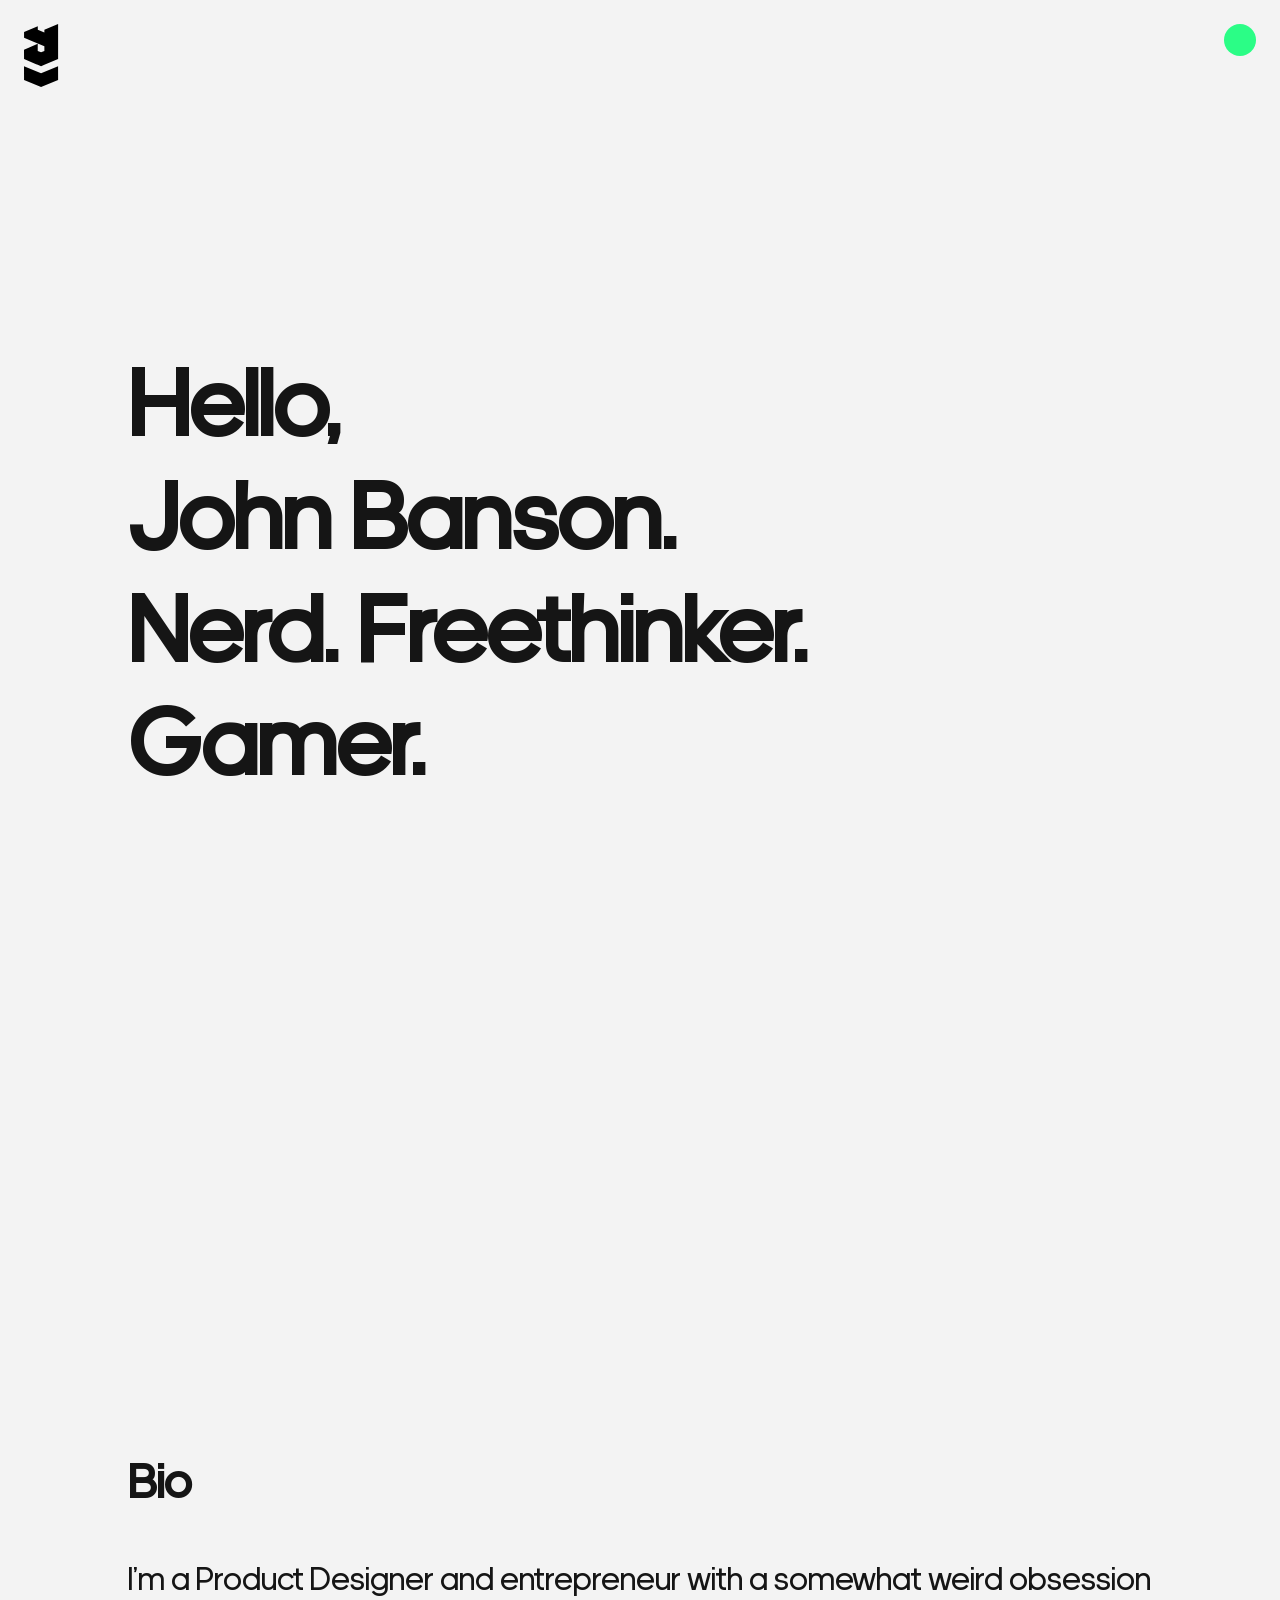
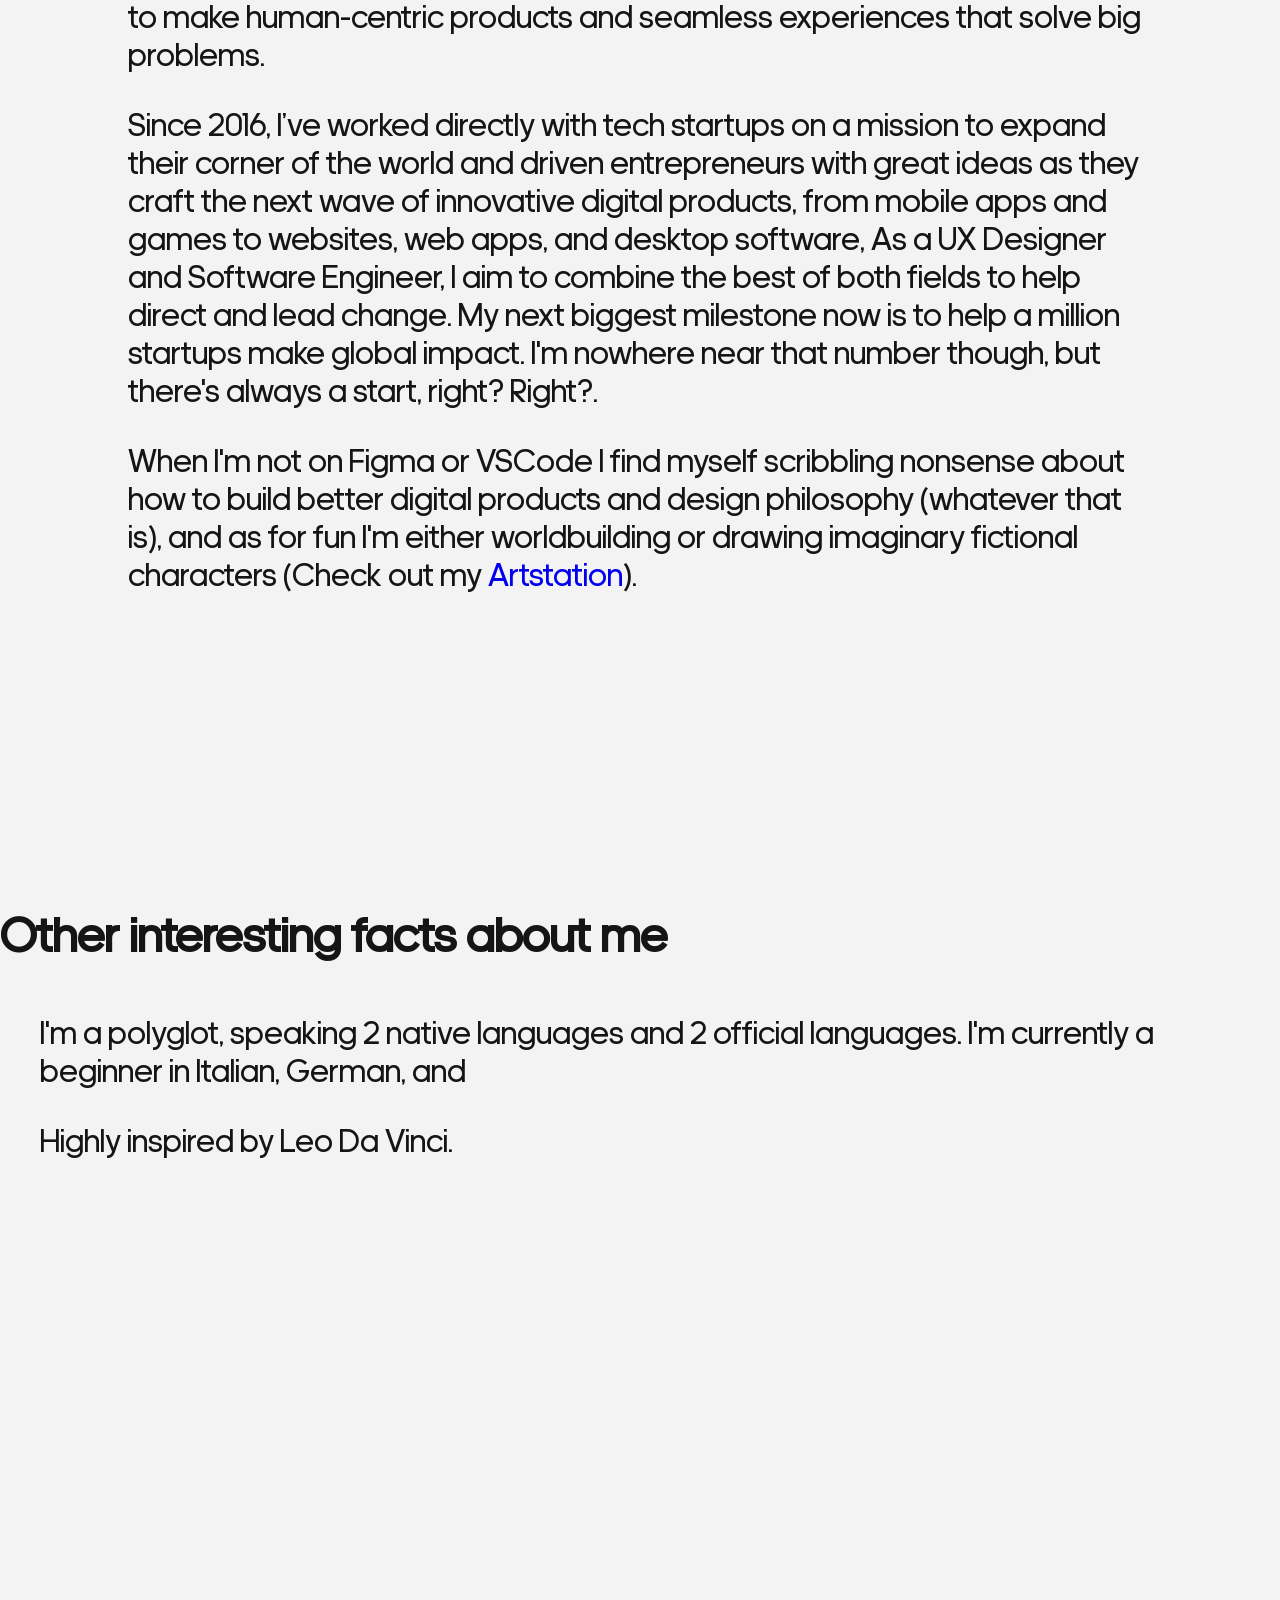
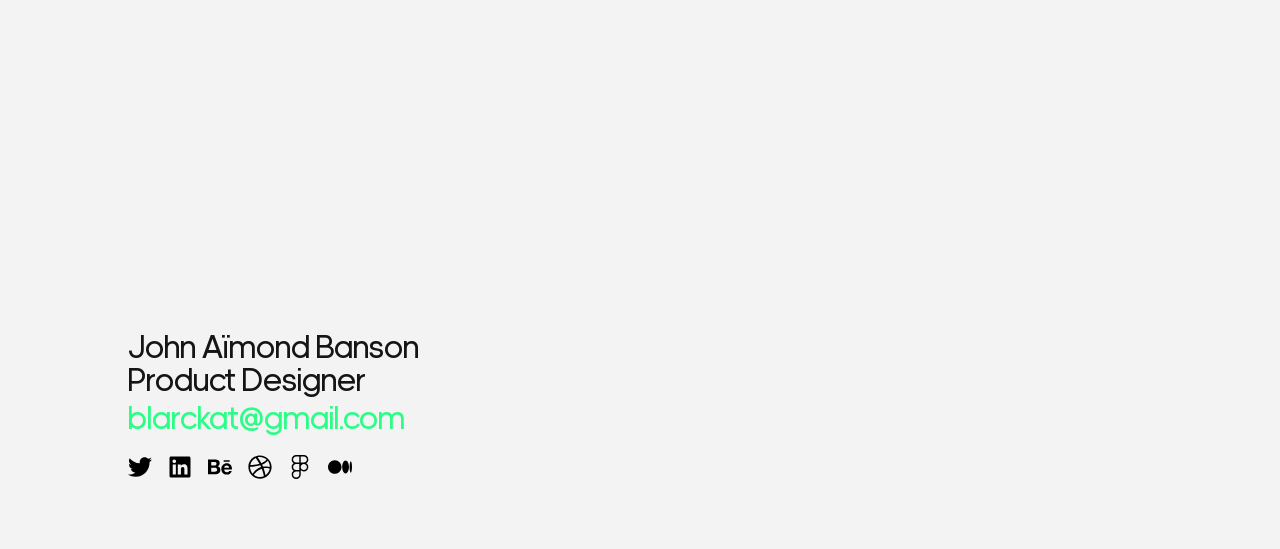
==== commit 29cb17e0: "Light and Dark Theme" ====
--- a/about.html
+++ b/about.html
@@ -13,68 +13,73 @@
         <title>John Aïmond Banson • About</title>
     </head>
 <body class="dark-mode">
-    <nav id="sideNav" class="sideNav">
-        <a onclick="closeNav()" class="close-button">
-            <p>--close</p>
-        </a>
-        <ul>
-            <li><a href="./work.html">Work</a></li>
-            <li><a href="./lab.html">Lab</a></li>
-            <li><a href="./journal.html">Journal</a></li>
-            <li><a href="./journey.html">Journey</a></li>
-            <li><a href="./about.html">About</a></li>
-      </ul>
-      <div class="nav-social">
-        <a href="https://twitter.com/blarckat">
-          <svg viewBox="0 0 512 512">
-            <!-- Twitter Logo -->
-            <path
-              d="M459.37 151.716c.325 4.548.325 9.097.325 13.645 0 138.72-105.583 298.558-298.558 298.558-59.452 0-114.68-17.219-161.137-47.106 8.447.974 16.568 1.299 25.34 1.299 49.055 0 94.213-16.568 130.274-44.832-46.132-.975-84.792-31.188-98.112-72.772 6.498.974 12.995 1.624 19.818 1.624 9.421 0 18.843-1.3 27.614-3.573-48.081-9.747-84.143-51.98-84.143-102.985v-1.299c13.969 7.797 30.214 12.67 47.431 13.319-28.264-18.843-46.781-51.005-46.781-87.391 0-19.492 5.197-37.36 14.294-52.954 51.655 63.675 129.3 105.258 216.365 109.807-1.624-7.797-2.599-15.918-2.599-24.04 0-57.828 46.782-104.934 104.934-104.934 30.213 0 57.502 12.67 76.67 33.137 23.715-4.548 46.456-13.32 66.599-25.34-7.798 24.366-24.366 44.833-46.132 57.827 21.117-2.273 41.584-8.122 60.426-16.243-14.292 20.791-32.161 39.308-52.628 54.253z"
-            />
-          </svg>
-        </a>
-        <a href="https://www.linkedin.com/in/blarckat">
-          <svg viewBox="0 0 448 512">
-            <!-- LinkedIn logo -->
-            <path
-              d="M416 32H31.9C14.3 32 0 46.5 0 64.3v383.4C0 465.5 14.3 480 31.9 480H416c17.6 0 32-14.5 32-32.3V64.3c0-17.8-14.4-32.3-32-32.3zM135.4 416H69V202.2h66.5V416zm-33.2-243c-21.3 0-38.5-17.3-38.5-38.5S80.9 96 102.2 96c21.2 0 38.5 17.3 38.5 38.5 0 21.3-17.2 38.5-38.5 38.5zm282.1 243h-66.4V312c0-24.8-.5-56.7-34.5-56.7-34.6 0-39.9 27-39.9 54.9V416h-66.4V202.2h63.7v29.2h.9c8.9-16.8 30.6-34.5 62.9-34.5 67.2 0 79.7 44.3 79.7 101.9V416z"
-            />
-          </svg>
-        </a>
-        <a href="https://www.behance.net/blarckat">
-          <svg viewBox="0 0 576 512">
-            <!-- Behance logo -->
-            <path
-              d="M232 237.2c31.8-15.2 48.4-38.2 48.4-74 0-70.6-52.6-87.8-113.3-87.8H0v354.4h171.8c64.4 0 124.9-30.9 124.9-102.9 0-44.5-21.1-77.4-64.7-89.7zM77.9 135.9H151c28.1 0 53.4 7.9 53.4 40.5 0 30.1-19.7 42.2-47.5 42.2h-79v-82.7zm83.3 233.7H77.9V272h84.9c34.3 0 56 14.3 56 50.6 0 35.8-25.9 47-57.6 47zm358.5-240.7H376V94h143.7v34.9zM576 305.2c0-75.9-44.4-139.2-124.9-139.2-78.2 0-131.3 58.8-131.3 135.8 0 79.9 50.3 134.7 131.3 134.7 61.3 0 101-27.6 120.1-86.3H509c-6.7 21.9-34.3 33.5-55.7 33.5-41.3 0-63-24.2-63-65.3h185.1c.3-4.2.6-8.7.6-13.2zM390.4 274c2.3-33.7 24.7-54.8 58.5-54.8 35.4 0 53.2 20.8 56.2 54.8H390.4z"
-            />
-          </svg>
-        </a>
-        <a href="https://www.dribbble.com/blarckat">
-          <svg viewBox="0 0 512 512">
-            <!-- Dribbble logo -->
-            <path
-              d="M256 8C119.252 8 8 119.252 8 256s111.252 248 248 248 248-111.252 248-248S392.748 8 256 8zm163.97 114.366c29.503 36.046 47.369 81.957 47.835 131.955-6.984-1.477-77.018-15.682-147.502-6.818-5.752-14.041-11.181-26.393-18.617-41.614 78.321-31.977 113.818-77.482 118.284-83.523zM396.421 97.87c-3.81 5.427-35.697 48.286-111.021 76.519-34.712-63.776-73.185-116.168-79.04-124.008 67.176-16.193 137.966 1.27 190.061 47.489zm-230.48-33.25c5.585 7.659 43.438 60.116 78.537 122.509-99.087 26.313-186.36 25.934-195.834 25.809C62.38 147.205 106.678 92.573 165.941 64.62zM44.17 256.323c0-2.166.043-4.322.108-6.473 9.268.19 111.92 1.513 217.706-30.146 6.064 11.868 11.857 23.915 17.174 35.949-76.599 21.575-146.194 83.527-180.531 142.306C64.794 360.405 44.17 310.73 44.17 256.323zm81.807 167.113c22.127-45.233 82.178-103.622 167.579-132.756 29.74 77.283 42.039 142.053 45.189 160.638-68.112 29.013-150.015 21.053-212.768-27.882zm248.38 8.489c-2.171-12.886-13.446-74.897-41.152-151.033 66.38-10.626 124.7 6.768 131.947 9.055-9.442 58.941-43.273 109.844-90.795 141.978z"
-            />
-          </svg>
-        </a>
-        <a href="https://www.figma.com/@blarckat">
-          <svg viewBox="0 0 384 512">
-            <!-- Figma logo -->
-            <path
-              d="M14 95.7924C14 42.8877 56.8878 0 109.793 0H274.161C327.066 0 369.954 42.8877 369.954 95.7924C369.954 129.292 352.758 158.776 326.711 175.897C352.758 193.019 369.954 222.502 369.954 256.002C369.954 308.907 327.066 351.795 274.161 351.795H272.081C247.279 351.795 224.678 342.369 207.666 326.904V415.167C207.666 468.777 163.657 512 110.309 512C57.5361 512 14 469.243 14 416.207C14 382.709 31.1945 353.227 57.2392 336.105C31.1945 318.983 14 289.5 14 256.002C14 222.502 31.196 193.019 57.2425 175.897C31.196 158.776 14 129.292 14 95.7924ZM176.288 191.587H109.793C74.2172 191.587 45.3778 220.427 45.3778 256.002C45.3778 291.44 73.9948 320.194 109.381 320.416C109.518 320.415 109.655 320.415 109.793 320.415H176.288V191.587ZM207.666 256.002C207.666 291.577 236.505 320.417 272.081 320.417H274.161C309.737 320.417 338.576 291.577 338.576 256.002C338.576 220.427 309.737 191.587 274.161 191.587H272.081C236.505 191.587 207.666 220.427 207.666 256.002ZM109.793 351.795C109.655 351.795 109.518 351.794 109.381 351.794C73.9948 352.015 45.3778 380.769 45.3778 416.207C45.3778 451.652 74.6025 480.622 110.309 480.622C146.591 480.622 176.288 451.186 176.288 415.167V351.795H109.793ZM109.793 31.3778C74.2172 31.3778 45.3778 60.2173 45.3778 95.7924C45.3778 131.368 74.2172 160.207 109.793 160.207H176.288V31.3778H109.793ZM207.666 160.207H274.161C309.737 160.207 338.576 131.368 338.576 95.7924C338.576 60.2173 309.737 31.3778 274.161 31.3778H207.666V160.207Z"
-            />
-          </svg>
-        </a>
-        <a href="https://blarckat.medium.com">
-          <svg viewBox="0 0 640 512">
-            <!-- Medium logo -->
-            <path
-              d="M180.5,74.262C80.813,74.262,0,155.633,0,256S80.819,437.738,180.5,437.738,361,356.373,361,256,280.191,74.262,180.5,74.262Zm288.25,10.646c-49.845,0-90.245,76.619-90.245,171.095s40.406,171.1,90.251,171.1,90.251-76.619,90.251-171.1H559C559,161.5,518.6,84.908,468.752,84.908Zm139.506,17.821c-17.526,0-31.735,68.628-31.735,153.274s14.2,153.274,31.735,153.274S640,340.631,640,256C640,171.351,625.785,102.729,608.258,102.729Z"
-            />
-          </svg>
-        </a>
+  <nav id="sideNav" class="sideNav">
+    <div class="top-row">
+      <div id="themeToggle">
+        <svg width="24" height="24"><path d="M20.742 13.045a8.088 8.088 0 0 1-2.077.271c-2.135 0-4.14-.83-5.646-2.336a8.025 8.025 0 0 1-2.064-7.723A1 1 0 0 0 9.73 2.034a10.014 10.014 0 0 0-4.489 2.582c-3.898 3.898-3.898 10.243 0 14.143a9.937 9.937 0 0 0 7.072 2.93 9.93 9.93 0 0 0 7.07-2.929 10.007 10.007 0 0 0 2.583-4.491 1.001 1.001 0 0 0-1.224-1.224zm-2.772 4.301a7.947 7.947 0 0 1-5.656 2.343 7.953 7.953 0 0 1-5.658-2.344c-3.118-3.119-3.118-8.195 0-11.314a7.923 7.923 0 0 1 2.06-1.483 10.027 10.027 0 0 0 2.89 7.848 9.972 9.972 0 0 0 7.848 2.891 8.036 8.036 0 0 1-1.484 2.059z"/></svg>
       </div>
-    </nav>
+      <div class="navClose">
+          <svg onclick="closeNav()" width="24" height="24"><path d="m16.192 6.344-4.243 4.242-4.242-4.242-1.414 1.414L10.535 12l-4.242 4.242 1.414 1.414 4.242-4.242 4.243 4.242 1.414-1.414L13.364 12l4.242-4.242z"/></svg>
+      </div>
+    </div>
+    <ul>
+        <li><a href="./work.html">Work</a></li>
+        <li><a href="./lab.html">Lab</a></li>
+        <li><a href="./journal.html">Journal</a></li>
+        <li><a href="./journey.html">Journey</a></li>
+        <li><a href="./about.html">About</a></li>
+  </ul>
+  <div class="nav-social">
+    <a href="https://twitter.com/blarckat">
+      <svg viewBox="0 0 512 512">
+        <!-- Twitter Logo -->
+        <path
+          d="M459.37 151.716c.325 4.548.325 9.097.325 13.645 0 138.72-105.583 298.558-298.558 298.558-59.452 0-114.68-17.219-161.137-47.106 8.447.974 16.568 1.299 25.34 1.299 49.055 0 94.213-16.568 130.274-44.832-46.132-.975-84.792-31.188-98.112-72.772 6.498.974 12.995 1.624 19.818 1.624 9.421 0 18.843-1.3 27.614-3.573-48.081-9.747-84.143-51.98-84.143-102.985v-1.299c13.969 7.797 30.214 12.67 47.431 13.319-28.264-18.843-46.781-51.005-46.781-87.391 0-19.492 5.197-37.36 14.294-52.954 51.655 63.675 129.3 105.258 216.365 109.807-1.624-7.797-2.599-15.918-2.599-24.04 0-57.828 46.782-104.934 104.934-104.934 30.213 0 57.502 12.67 76.67 33.137 23.715-4.548 46.456-13.32 66.599-25.34-7.798 24.366-24.366 44.833-46.132 57.827 21.117-2.273 41.584-8.122 60.426-16.243-14.292 20.791-32.161 39.308-52.628 54.253z"
+        />
+      </svg>
+    </a>
+    <a href="https://www.linkedin.com/in/blarckat">
+      <svg viewBox="0 0 448 512">
+        <!-- LinkedIn logo -->
+        <path
+          d="M416 32H31.9C14.3 32 0 46.5 0 64.3v383.4C0 465.5 14.3 480 31.9 480H416c17.6 0 32-14.5 32-32.3V64.3c0-17.8-14.4-32.3-32-32.3zM135.4 416H69V202.2h66.5V416zm-33.2-243c-21.3 0-38.5-17.3-38.5-38.5S80.9 96 102.2 96c21.2 0 38.5 17.3 38.5 38.5 0 21.3-17.2 38.5-38.5 38.5zm282.1 243h-66.4V312c0-24.8-.5-56.7-34.5-56.7-34.6 0-39.9 27-39.9 54.9V416h-66.4V202.2h63.7v29.2h.9c8.9-16.8 30.6-34.5 62.9-34.5 67.2 0 79.7 44.3 79.7 101.9V416z"
+        />
+      </svg>
+    </a>
+    <a href="https://www.behance.net/blarckat">
+      <svg viewBox="0 0 576 512">
+        <!-- Behance logo -->
+        <path
+          d="M232 237.2c31.8-15.2 48.4-38.2 48.4-74 0-70.6-52.6-87.8-113.3-87.8H0v354.4h171.8c64.4 0 124.9-30.9 124.9-102.9 0-44.5-21.1-77.4-64.7-89.7zM77.9 135.9H151c28.1 0 53.4 7.9 53.4 40.5 0 30.1-19.7 42.2-47.5 42.2h-79v-82.7zm83.3 233.7H77.9V272h84.9c34.3 0 56 14.3 56 50.6 0 35.8-25.9 47-57.6 47zm358.5-240.7H376V94h143.7v34.9zM576 305.2c0-75.9-44.4-139.2-124.9-139.2-78.2 0-131.3 58.8-131.3 135.8 0 79.9 50.3 134.7 131.3 134.7 61.3 0 101-27.6 120.1-86.3H509c-6.7 21.9-34.3 33.5-55.7 33.5-41.3 0-63-24.2-63-65.3h185.1c.3-4.2.6-8.7.6-13.2zM390.4 274c2.3-33.7 24.7-54.8 58.5-54.8 35.4 0 53.2 20.8 56.2 54.8H390.4z"
+        />
+      </svg>
+    </a>
+    <a href="https://www.dribbble.com/blarckat">
+      <svg viewBox="0 0 512 512">
+        <!-- Dribbble logo -->
+        <path
+          d="M256 8C119.252 8 8 119.252 8 256s111.252 248 248 248 248-111.252 248-248S392.748 8 256 8zm163.97 114.366c29.503 36.046 47.369 81.957 47.835 131.955-6.984-1.477-77.018-15.682-147.502-6.818-5.752-14.041-11.181-26.393-18.617-41.614 78.321-31.977 113.818-77.482 118.284-83.523zM396.421 97.87c-3.81 5.427-35.697 48.286-111.021 76.519-34.712-63.776-73.185-116.168-79.04-124.008 67.176-16.193 137.966 1.27 190.061 47.489zm-230.48-33.25c5.585 7.659 43.438 60.116 78.537 122.509-99.087 26.313-186.36 25.934-195.834 25.809C62.38 147.205 106.678 92.573 165.941 64.62zM44.17 256.323c0-2.166.043-4.322.108-6.473 9.268.19 111.92 1.513 217.706-30.146 6.064 11.868 11.857 23.915 17.174 35.949-76.599 21.575-146.194 83.527-180.531 142.306C64.794 360.405 44.17 310.73 44.17 256.323zm81.807 167.113c22.127-45.233 82.178-103.622 167.579-132.756 29.74 77.283 42.039 142.053 45.189 160.638-68.112 29.013-150.015 21.053-212.768-27.882zm248.38 8.489c-2.171-12.886-13.446-74.897-41.152-151.033 66.38-10.626 124.7 6.768 131.947 9.055-9.442 58.941-43.273 109.844-90.795 141.978z"
+        />
+      </svg>
+    </a>
+    <a href="https://www.figma.com/@blarckat">
+      <svg viewBox="0 0 384 512">
+        <!-- Figma logo -->
+        <path
+          d="M14 95.7924C14 42.8877 56.8878 0 109.793 0H274.161C327.066 0 369.954 42.8877 369.954 95.7924C369.954 129.292 352.758 158.776 326.711 175.897C352.758 193.019 369.954 222.502 369.954 256.002C369.954 308.907 327.066 351.795 274.161 351.795H272.081C247.279 351.795 224.678 342.369 207.666 326.904V415.167C207.666 468.777 163.657 512 110.309 512C57.5361 512 14 469.243 14 416.207C14 382.709 31.1945 353.227 57.2392 336.105C31.1945 318.983 14 289.5 14 256.002C14 222.502 31.196 193.019 57.2425 175.897C31.196 158.776 14 129.292 14 95.7924ZM176.288 191.587H109.793C74.2172 191.587 45.3778 220.427 45.3778 256.002C45.3778 291.44 73.9948 320.194 109.381 320.416C109.518 320.415 109.655 320.415 109.793 320.415H176.288V191.587ZM207.666 256.002C207.666 291.577 236.505 320.417 272.081 320.417H274.161C309.737 320.417 338.576 291.577 338.576 256.002C338.576 220.427 309.737 191.587 274.161 191.587H272.081C236.505 191.587 207.666 220.427 207.666 256.002ZM109.793 351.795C109.655 351.795 109.518 351.794 109.381 351.794C73.9948 352.015 45.3778 380.769 45.3778 416.207C45.3778 451.652 74.6025 480.622 110.309 480.622C146.591 480.622 176.288 451.186 176.288 415.167V351.795H109.793ZM109.793 31.3778C74.2172 31.3778 45.3778 60.2173 45.3778 95.7924C45.3778 131.368 74.2172 160.207 109.793 160.207H176.288V31.3778H109.793ZM207.666 160.207H274.161C309.737 160.207 338.576 131.368 338.576 95.7924C338.576 60.2173 309.737 31.3778 274.161 31.3778H207.666V160.207Z"
+        />
+      </svg>
+    </a>
+    <a href="https://blarckat.medium.com">
+      <svg viewBox="0 0 640 512">
+        <!-- Medium logo -->
+        <path
+          d="M180.5,74.262C80.813,74.262,0,155.633,0,256S80.819,437.738,180.5,437.738,361,356.373,361,256,280.191,74.262,180.5,74.262Zm288.25,10.646c-49.845,0-90.245,76.619-90.245,171.095s40.406,171.1,90.251,171.1,90.251-76.619,90.251-171.1H559C559,161.5,518.6,84.908,468.752,84.908Zm139.506,17.821c-17.526,0-31.735,68.628-31.735,153.274s14.2,153.274,31.735,153.274S640,340.631,640,256C640,171.351,625.785,102.729,608.258,102.729Z"
+        />
+      </svg>
+    </a>
+  </div>
+</nav>
     <div class="appbar">
       <a href="index.html" class="logo-header">
         <svg viewBox="0 0 26 32">
--- a/css/main.min.css
+++ b/css/main.min.css
@@ -1 +1 @@
-@import url("./colors.min.css");@import url("./layout.min.css");@import url("./typography.min.css");@font-face{font-family:'Ckat Regular';src:url("../assets/fonts/Ckat_Regular.ttf")}@font-face{font-family:'Ckat Bold';src:url("../assets/fonts/Ckat_Bold.ttf")}::-webkit-scrollbar{display:none}::selection{background-color:#2BFD86}body{margin:0;padding:0;font-family:"Ckat Regular";display:flex;flex-direction:column;gap:10vh}p{font-size:32px}footer svg{width:24px;height:24px}.dark-mode svg{fill:white}.dark-mode svg ::selection{color:white}.light-mode svg{fill:black}.light-mode svg ::selection{color:black}.content-padding{padding:5vw 10vw}nav{display:flex;width:100%;flex-direction:column}nav ul li{transition:.5s}nav ul li:hover{transform:translateX(5%)}.sideNav{height:100vh;width:0;position:fixed;z-index:1;top:0;right:-20px;background-color:#2BFD86;overflow-x:hidden;transition:.9s}.sideNav ul{height:90%;display:flex;flex-direction:column;justify-content:center}.sideNav a{padding:8px 8px 8px 32px;text-decoration:none;color:#212121;font-size:56px;transition:.5s}.sideNav a:hover{color:#ffffff}.appbar{position:sticky;top:0;display:flex;flex-direction:row;justify-content:space-between;padding:24px}.menu-button{height:32px;width:32px;border-radius:50%;background-color:#2BFD86;cursor:pointer;transition:.5s}.menu-button:hover{transform:scale(150%)}.close-button{position:absolute;right:24px}.close-button svg{height:48px}.logo-header{mix-blend-mode:difference}.logo-header svg{height:84px;fill:white;transition:.5s}.logo-header :hover{fill:#2BFD86}.home-header img{background-size:contain;position:absolute;z-index:-2;top:0;left:0}header,section{width:auto;height:fit-content;min-height:100vh}.dark-mode{background-color:#151515;color:#ffffff}.light-mode{background-color:#ffffff;color:#151515}.nav-social{display:flex;justify-content:flex-start}.nav-social svg{height:24px;fill:#151515}header .hero{display:flex;flex-direction:row;justify-content:space-between;align-items:center}header .hero h1{width:80%}header .hero .header-social{width:fit-content;display:flex;flex-direction:column;gap:20px}header .hero .header-social svg{height:24px}.section-work{height:fit-content}.section-work .section-work-case{display:flex;flex-direction:column;gap:10px;margin:10vh 5vw}.section-work .section-work-case img{object-fit:cover;width:100%;height:80vh;background-size:cover}.section-work .section-work-case .showcase-text-content h2{line-height:0px}.section-work .section-work-case .showcase-text-content p{font-size:48px;opacity:40%}.case{display:flex;flex-direction:column;margin:10vh 5vw}.case img{height:90vh;width:100%;object-fit:cover}.case .case-title h2{line-height:normal}.work-hero-img img,.full-showcase-img img{object-fit:cover;width:100%;background-size:contain}footer{height:fit-content}footer .footer-text p,footer .footer-text a{font-size:32px;line-height:1px}footer .footer-text a{color:#2BFD86}footer .footer-social{margin-top:20px;display:flex;flex-direction:row;gap:16px}@media screen and (max-width: 480px){header .hero{flex-direction:column-reverse}header .hero h1{font-size:32px;width:100vw}header .hero .header-social{flex-direction:row}nav{flex-direction:column;justify-content:center;padding:16px}.section-work .section-work-case{margin:10vw 0;height:100vh}.section-work .section-work-case img{height:80vh}.section-work .section-work-case .showcase-text-content p{font-size:32px}footer .footer-text p,footer .footer-text a{font-size:24px}}
+@import url("./colors.min.css");@import url("./layout.min.css");@import url("./typography.min.css");@font-face{font-family:'Ckat Regular';src:url("../assets/fonts/Ckat_Regular.ttf")}@font-face{font-family:'Ckat Bold';src:url("../assets/fonts/Ckat_Bold.ttf")}::-webkit-scrollbar{display:none}::selection{background-color:#2BFD86}body{margin:0;padding:0;font-family:"Ckat Regular";display:flex;flex-direction:column;gap:10vh}p{font-size:32px}.dark-mode{background-color:#151515;color:#ffffff;transition:.5s ease-in-out}.light-mode{background-color:#f3f3f3;color:#151515;transition:.5s ease-in-out}footer svg{width:24px;height:24px}.dark-mode svg{fill:white}.dark-mode svg ::selection{color:white}.light-mode svg{fill:black}.light-mode svg ::selection{color:black}.content-padding{padding:5vw 10vw}.light-mode #nav-overlay{height:100vh;width:0;position:fixed;z-index:3;top:0;background-color:rgba(13,13,13,0.506);overflow-x:hidden;transition:.9s}.dark-mode #nav-overlay{height:100vh;width:0;position:fixed;z-index:3;top:0;background-color:rgba(218,218,218,0.458);overflow-x:hidden;transition:.9s}.sideNav{height:100vh;width:0;position:fixed;visibility:hidden;z-index:5;top:0;right:0;background-color:#2BFD86;overflow-x:hidden;transition:.9s}.sideNav ul{height:90%;display:flex;flex-direction:column;justify-content:center}.sideNav a{padding:8px 8px 8px 32px;text-decoration:none;color:#212121;font-size:56px;transition:.5s}.sideNav a:hover{color:#ffffff}.sideNav .top-row{position:relative;display:flex;flex-direction:row;justify-content:flex-end;align-items:center;margin:20px;gap:10px}.sideNav .top-row div{display:flex;justify-content:center;align-content:center;padding:10px;background-color:#51515151;border-radius:50%}.sideNav .top-row .navClose svg{fill:#151515}nav{display:flex;width:100%;flex-direction:column}nav ul li{transition:.5s}nav ul li:hover{transform:translateX(5%)}.appbar{position:sticky;top:0;display:flex;flex-direction:row;justify-content:space-between;padding:24px}.menu-button{height:32px;width:32px;border-radius:50%;background-color:#2BFD86;cursor:pointer;transition:.5s}.menu-button:hover{transform:scale(150%)}.logo-header{mix-blend-mode:difference}.logo-header svg{height:84px;transition:.5s}.logo-header :hover{fill:#2BFD86}.home-header img{background-size:contain;position:absolute;z-index:-2;top:0;left:0}header,section{width:auto;height:fit-content;min-height:100vh}.nav-social{display:flex;justify-content:flex-start}.nav-social svg{height:24px;fill:#151515}header .hero{display:flex;flex-direction:row;justify-content:space-between;align-items:center}header .hero h1{width:80%}header .hero .header-social{width:fit-content;display:flex;flex-direction:column;gap:20px}header .hero .header-social svg{height:24px}.section-work{height:fit-content}.section-work .section-work-case{display:flex;flex-direction:column;gap:10px;margin:10vh 5vw}.section-work .section-work-case img{object-fit:cover;width:100%;height:80vh;background-size:cover}.section-work .section-work-case .showcase-text-content h2{line-height:0px}.section-work .section-work-case .showcase-text-content p{font-size:48px;opacity:40%}.case{display:flex;flex-direction:column;margin:10vh 5vw}.case img{height:90vh;width:100%;object-fit:cover}.case .case-title h2{line-height:normal}.work-hero-img img,.full-showcase-img img{object-fit:cover;width:100%;background-size:contain}footer{height:fit-content}footer .footer-text p,footer .footer-text a{font-size:32px;line-height:1px}footer .footer-text a{color:#2BFD86}footer .footer-social{margin-top:20px;display:flex;flex-direction:row;gap:16px}@media screen and (max-width: 480px){header .hero{flex-direction:column-reverse}header .hero h1{font-size:32px;width:100vw}header .hero .header-social{flex-direction:row}nav{flex-direction:column;justify-content:center;padding:16px}.section-work .section-work-case{margin:10vw 0;height:100vh}.section-work .section-work-case img{height:80vh}.section-work .section-work-case .showcase-text-content p{font-size:32px}footer .footer-text p,footer .footer-text a{font-size:24px}}
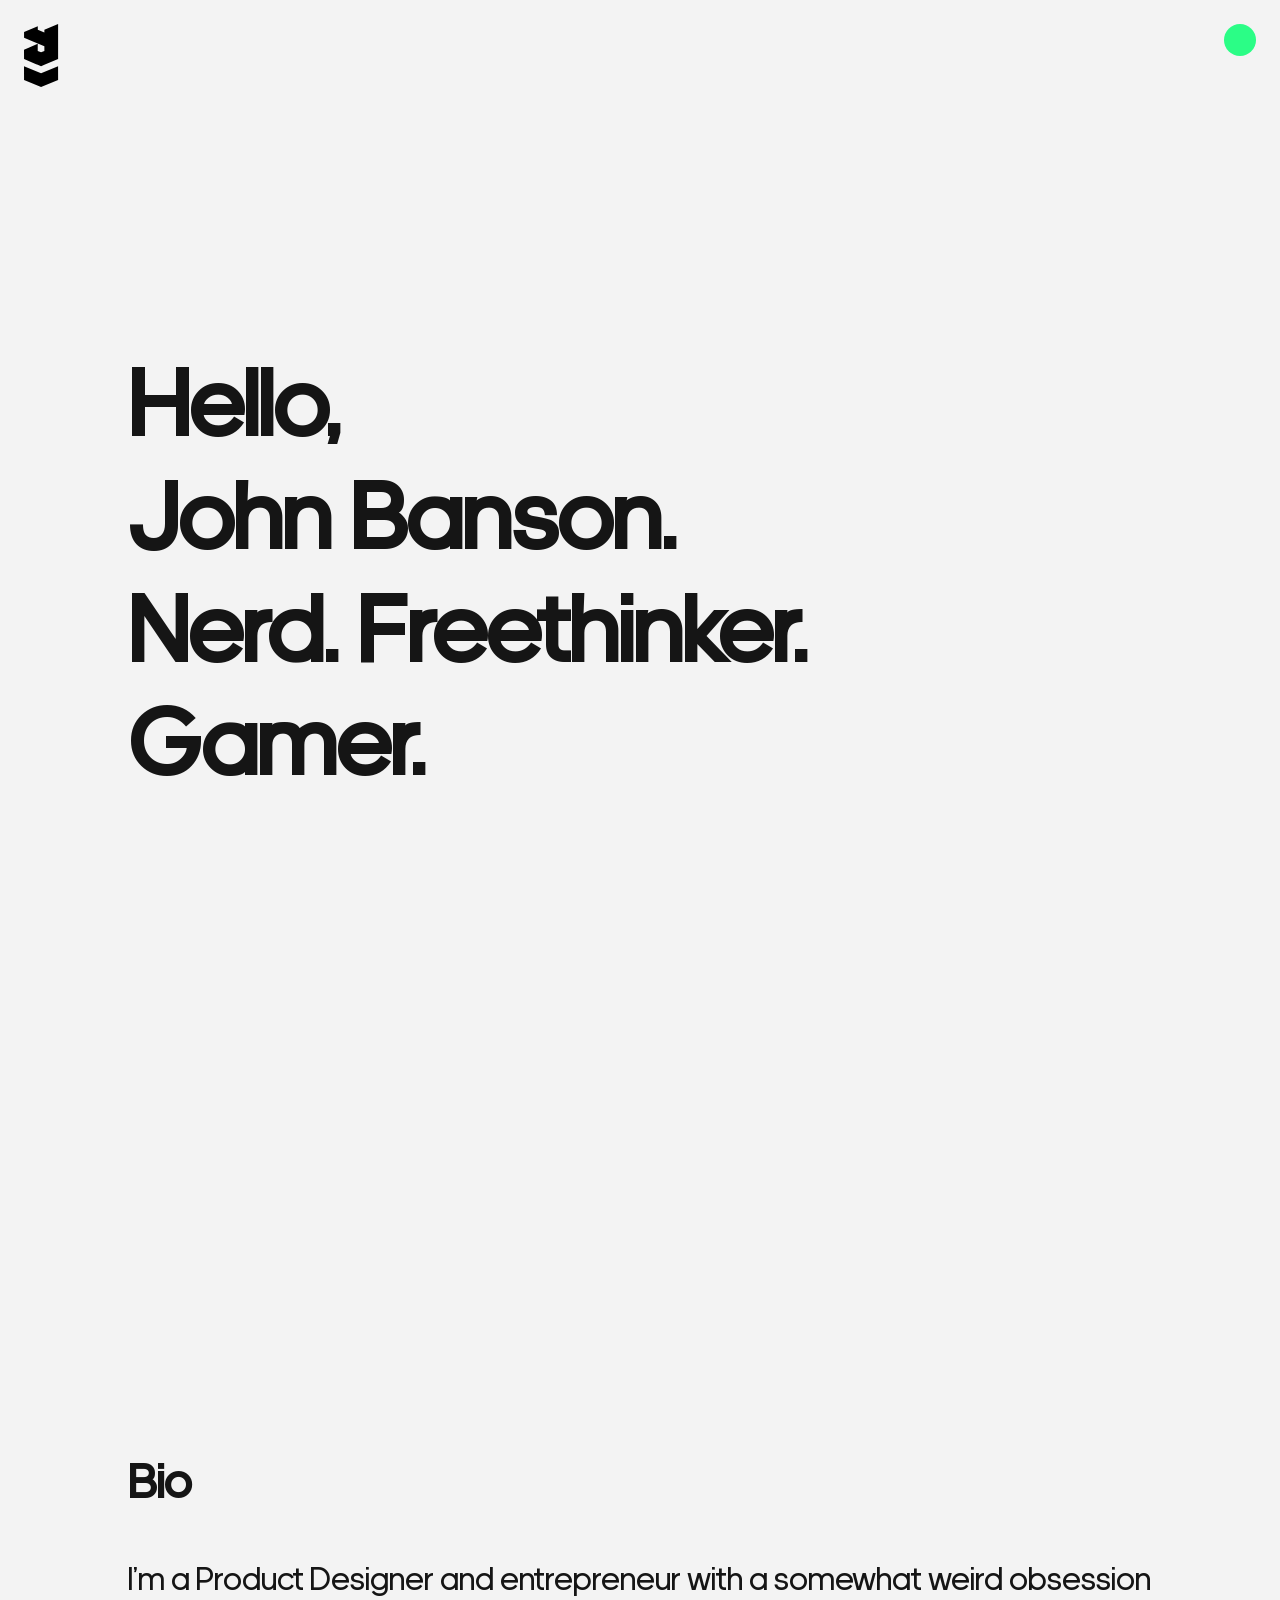
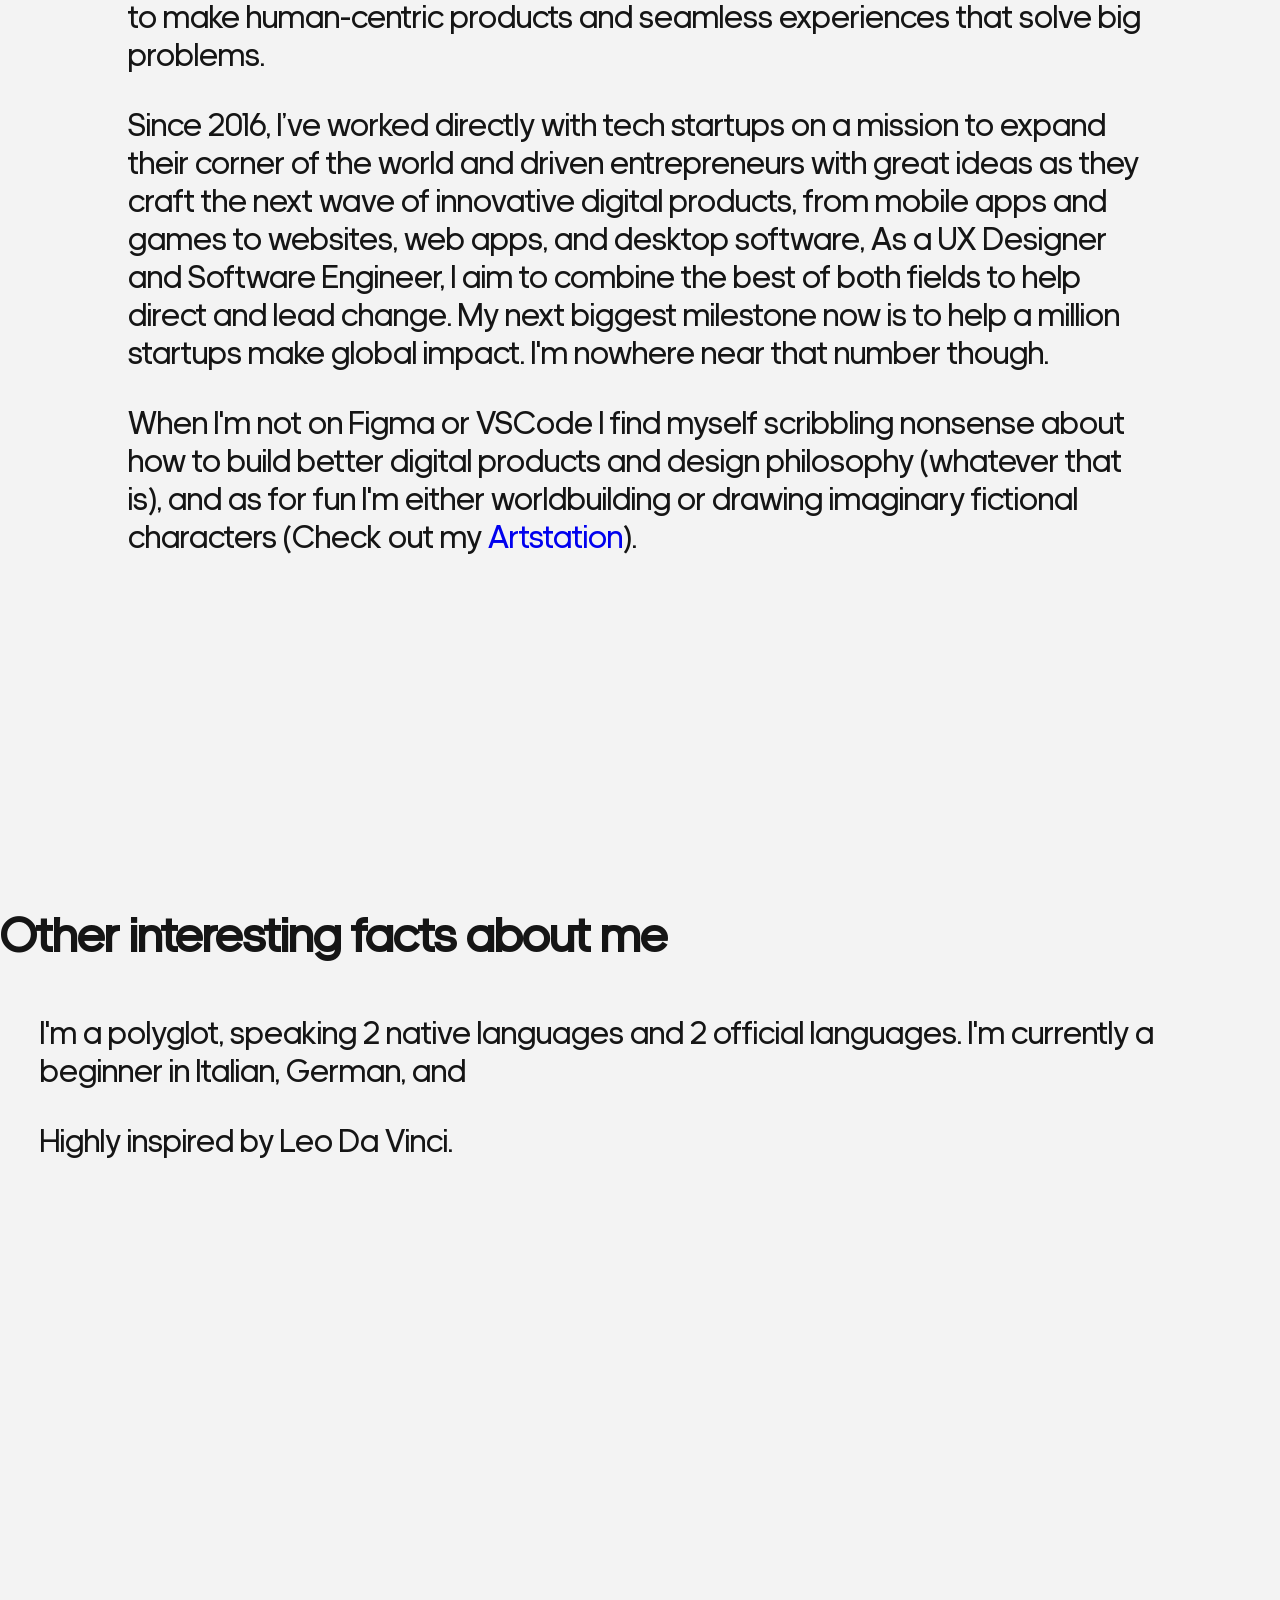
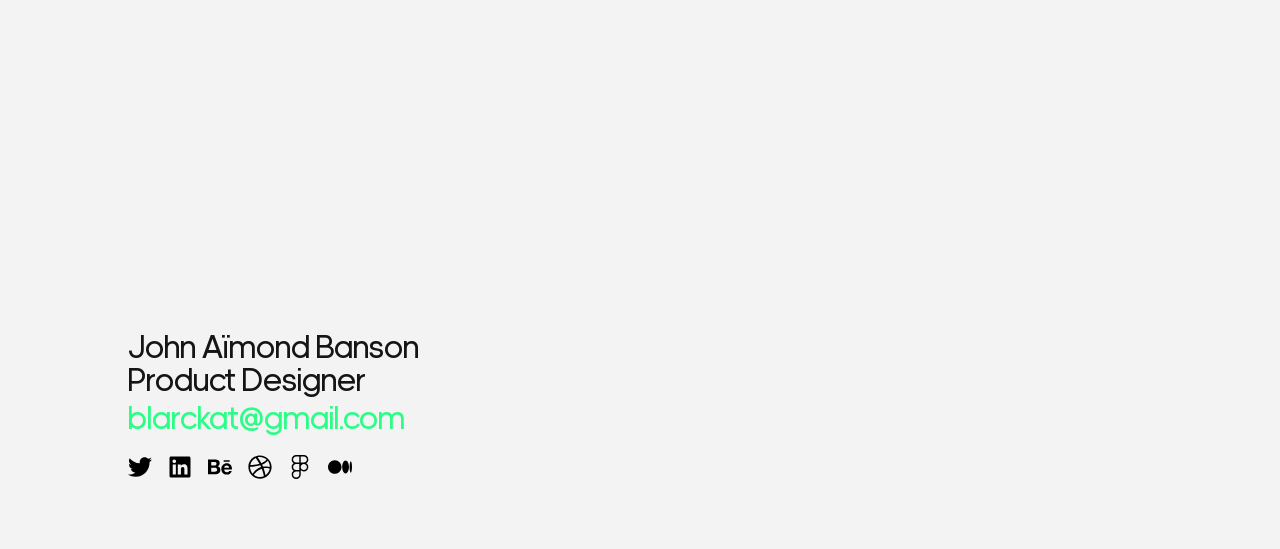
==== commit d57986e6: "Side Navigation" ====
--- a/about.html
+++ b/about.html
@@ -12,7 +12,8 @@
         <link rel="icon" href="./favicon.png" type="image/x-icon">
         <title>John Aïmond Banson • About</title>
     </head>
-<body class="dark-mode">
+<body>
+  <div onclick="closeNav()" id="nav-overlay"></div>
   <nav id="sideNav" class="sideNav">
     <div class="top-row">
       <div id="themeToggle">
@@ -104,7 +105,7 @@
         <h3>Bio</h3>
         <p>I’m a Product Designer and entrepreneur with a somewhat weird obsession to make human-centric products and seamless experiences that solve big problems.</p>
         <p>
-            Since 2016, I’ve worked directly with tech startups on a mission to expand their corner of the world and driven entrepreneurs with great ideas as they craft the next wave of innovative digital products, from mobile apps and games to websites, web apps, and desktop software, As a UX Designer and Software Engineer, I aim to combine the best of both fields to help direct and lead change. My next biggest milestone now is to help a million startups make global impact. I'm nowhere near that number though, but there's always a start, right? Right?.
+            Since 2016, I’ve worked directly with tech startups on a mission to expand their corner of the world and driven entrepreneurs with great ideas as they craft the next wave of innovative digital products, from mobile apps and games to websites, web apps, and desktop software, As a UX Designer and Software Engineer, I aim to combine the best of both fields to help direct and lead change. My next biggest milestone now is to help a million startups make global impact. I'm nowhere near that number though.
         </p>
         <p>
             When I'm not on Figma or VSCode I find myself scribbling nonsense about how to build better digital products and design philosophy (whatever that is), and as for fun I'm either worldbuilding or drawing imaginary fictional characters (Check out my <a href="https://www.artstation.com/blarckat">Artstation</a>).
--- a/css/main.min.css
+++ b/css/main.min.css
@@ -1 +1 @@
-@import url("./colors.min.css");@import url("./layout.min.css");@import url("./typography.min.css");@font-face{font-family:'Ckat Regular';src:url("../assets/fonts/Ckat_Regular.ttf")}@font-face{font-family:'Ckat Bold';src:url("../assets/fonts/Ckat_Bold.ttf")}::-webkit-scrollbar{display:none}::selection{background-color:#2BFD86}body{margin:0;padding:0;font-family:"Ckat Regular";display:flex;flex-direction:column;gap:10vh}p{font-size:32px}.dark-mode{background-color:#151515;color:#ffffff;transition:.5s ease-in-out}.light-mode{background-color:#f3f3f3;color:#151515;transition:.5s ease-in-out}footer svg{width:24px;height:24px}.dark-mode svg{fill:white}.dark-mode svg ::selection{color:white}.light-mode svg{fill:black}.light-mode svg ::selection{color:black}.content-padding{padding:5vw 10vw}.light-mode #nav-overlay{height:100vh;width:0;position:fixed;z-index:3;top:0;background-color:rgba(13,13,13,0.506);overflow-x:hidden;transition:.9s}.dark-mode #nav-overlay{height:100vh;width:0;position:fixed;z-index:3;top:0;background-color:rgba(218,218,218,0.458);overflow-x:hidden;transition:.9s}.sideNav{height:100vh;width:0;position:fixed;visibility:hidden;z-index:5;top:0;right:0;background-color:#2BFD86;overflow-x:hidden;transition:.9s}.sideNav ul{height:90%;display:flex;flex-direction:column;justify-content:center}.sideNav a{padding:8px 8px 8px 32px;text-decoration:none;color:#212121;font-size:56px;transition:.5s}.sideNav a:hover{color:#ffffff}.sideNav .top-row{position:relative;display:flex;flex-direction:row;justify-content:flex-end;align-items:center;margin:20px;gap:10px}.sideNav .top-row div{display:flex;justify-content:center;align-content:center;padding:10px;background-color:#51515151;border-radius:50%}.sideNav .top-row .navClose svg{fill:#151515}nav{display:flex;width:100%;flex-direction:column}nav ul li{transition:.5s}nav ul li:hover{transform:translateX(5%)}.appbar{position:sticky;top:0;display:flex;flex-direction:row;justify-content:space-between;padding:24px}.menu-button{height:32px;width:32px;border-radius:50%;background-color:#2BFD86;cursor:pointer;transition:.5s}.menu-button:hover{transform:scale(150%)}.logo-header{mix-blend-mode:difference}.logo-header svg{height:84px;transition:.5s}.logo-header :hover{fill:#2BFD86}.home-header img{background-size:contain;position:absolute;z-index:-2;top:0;left:0}header,section{width:auto;height:fit-content;min-height:100vh}.nav-social{display:flex;justify-content:flex-start}.nav-social svg{height:24px;fill:#151515}header .hero{display:flex;flex-direction:row;justify-content:space-between;align-items:center}header .hero h1{width:80%}header .hero .header-social{width:fit-content;display:flex;flex-direction:column;gap:20px}header .hero .header-social svg{height:24px}.section-work{height:fit-content}.section-work .section-work-case{display:flex;flex-direction:column;gap:10px;margin:10vh 5vw}.section-work .section-work-case img{object-fit:cover;width:100%;height:80vh;background-size:cover}.section-work .section-work-case .showcase-text-content h2{line-height:0px}.section-work .section-work-case .showcase-text-content p{font-size:48px;opacity:40%}.case{display:flex;flex-direction:column;margin:10vh 5vw}.case img{height:90vh;width:100%;object-fit:cover}.case .case-title h2{line-height:normal}.work-hero-img img,.full-showcase-img img{object-fit:cover;width:100%;background-size:contain}footer{height:fit-content}footer .footer-text p,footer .footer-text a{font-size:32px;line-height:1px}footer .footer-text a{color:#2BFD86}footer .footer-social{margin-top:20px;display:flex;flex-direction:row;gap:16px}@media screen and (max-width: 480px){header .hero{flex-direction:column-reverse}header .hero h1{font-size:32px;width:100vw}header .hero .header-social{flex-direction:row}nav{flex-direction:column;justify-content:center;padding:16px}.section-work .section-work-case{margin:10vw 0;height:100vh}.section-work .section-work-case img{height:80vh}.section-work .section-work-case .showcase-text-content p{font-size:32px}footer .footer-text p,footer .footer-text a{font-size:24px}}
+@import url("./colors.min.css");@import url("./layout.min.css");@import url("./typography.min.css");@font-face{font-family:'Ckat Regular';src:url("../assets/fonts/Ckat_Regular.ttf")}@font-face{font-family:'Ckat Bold';src:url("../assets/fonts/Ckat_Bold.ttf")}::-webkit-scrollbar{display:none}::selection{background-color:#2BFD86;color:#151515}body{margin:0;padding:0;font-family:"Ckat Regular";display:flex;flex-direction:column;gap:10vh}.smoothScroll{height:fit-content;will-change:transform}p{font-size:32px}.dark-mode{background-color:#151515;color:#ffffff;transition:.5s ease-in-out}.light-mode{background-color:#f3f3f3;color:#151515;transition:.5s ease-in-out}footer svg{width:24px;height:24px}.dark-mode svg{fill:white}.dark-mode svg ::selection{color:white}.light-mode svg{fill:black}.light-mode svg ::selection{color:black}.content-padding{padding:5vw 10vw}#nav-overlay{height:100vh;width:0;position:fixed;z-index:3;top:0;overflow-x:hidden;transition:.9s}.light-mode #nav-overlay{background-color:rgba(13,13,13,0.506)}.dark-mode #nav-overlay{background-color:rgba(218,218,218,0.458)}.sideNav{height:100vh;width:0;position:fixed;visibility:hidden;z-index:5;top:0;right:0;background-color:#2BFD86;overflow-x:hidden;transition:.9s}.sideNav ul{height:90%;display:flex;flex-direction:column;justify-content:center}.sideNav a{padding:8px 8px 8px 32px;text-decoration:none;color:#212121;font-size:56px;transition:.5s}.sideNav a:hover{color:#ffffff}.sideNav .top-row{position:relative;display:flex;flex-direction:row;justify-content:flex-end;align-items:center;margin:20px;gap:10px}.sideNav .top-row div{display:flex;justify-content:center;align-content:center;padding:10px;background-color:#51515151;border-radius:50%;cursor:pointer}.sideNav .top-row .navClose svg{fill:#151515}nav{display:flex;width:100%;flex-direction:column}nav ul li{transition:.5s}nav ul li:hover{transform:translateX(5%)}.appbar{position:sticky;top:0;display:flex;flex-direction:row;justify-content:space-between;padding:24px}.menu-button{height:32px;width:32px;border-radius:50%;background-color:#2BFD86;cursor:pointer;transition:.5s}.menu-button:hover{transform:scale(150%)}.logo-header{mix-blend-mode:difference}.logo-header svg{height:84px;transition:.5s}.logo-header :hover{fill:#2BFD86}.home-header img{background-size:contain;position:absolute;z-index:-2;top:0;left:0}header,section{width:auto;height:fit-content;min-height:100vh}.nav-social{display:flex;justify-content:flex-start}.nav-social svg{height:24px;fill:#151515}header .hero{display:flex;flex-direction:row;justify-content:space-between;align-items:center}header .hero h1{width:80%}header .hero .header-social{width:fit-content;display:flex;flex-direction:column;gap:20px}header .hero .header-social svg{height:24px}.section-work{height:fit-content}.section-work .section-work-case{display:flex;flex-direction:column;gap:10px;margin:10vh 5vw}.section-work .section-work-case img{object-fit:cover;width:100%;height:80vh;background-size:cover}.section-work .section-work-case .showcase-text-content h2{line-height:0px}.section-work .section-work-case .showcase-text-content p{font-size:48px;opacity:40%}.case{display:flex;flex-direction:column;margin:10vh 5vw}.case img{height:90vh;width:100%;object-fit:cover}.case .case-title h2{line-height:normal}.work-hero-img img,.full-showcase-img img{object-fit:cover;width:100%;background-size:contain}footer{height:fit-content}footer .footer-text p,footer .footer-text a{font-size:32px;line-height:1px}footer .footer-text a{color:#2BFD86}footer .footer-social{margin-top:20px;display:flex;flex-direction:row;gap:16px}@media screen and (max-width: 480px){header .hero{flex-direction:column-reverse}header .hero h1{font-size:32px;width:100vw}header .hero .header-social{flex-direction:row}nav{flex-direction:column;justify-content:center;padding:16px}.section-work .section-work-case{margin:10vw 0;height:100vh}.section-work .section-work-case img{height:80vh}.section-work .section-work-case .showcase-text-content p{font-size:32px}footer .footer-text p,footer .footer-text a{font-size:24px}}
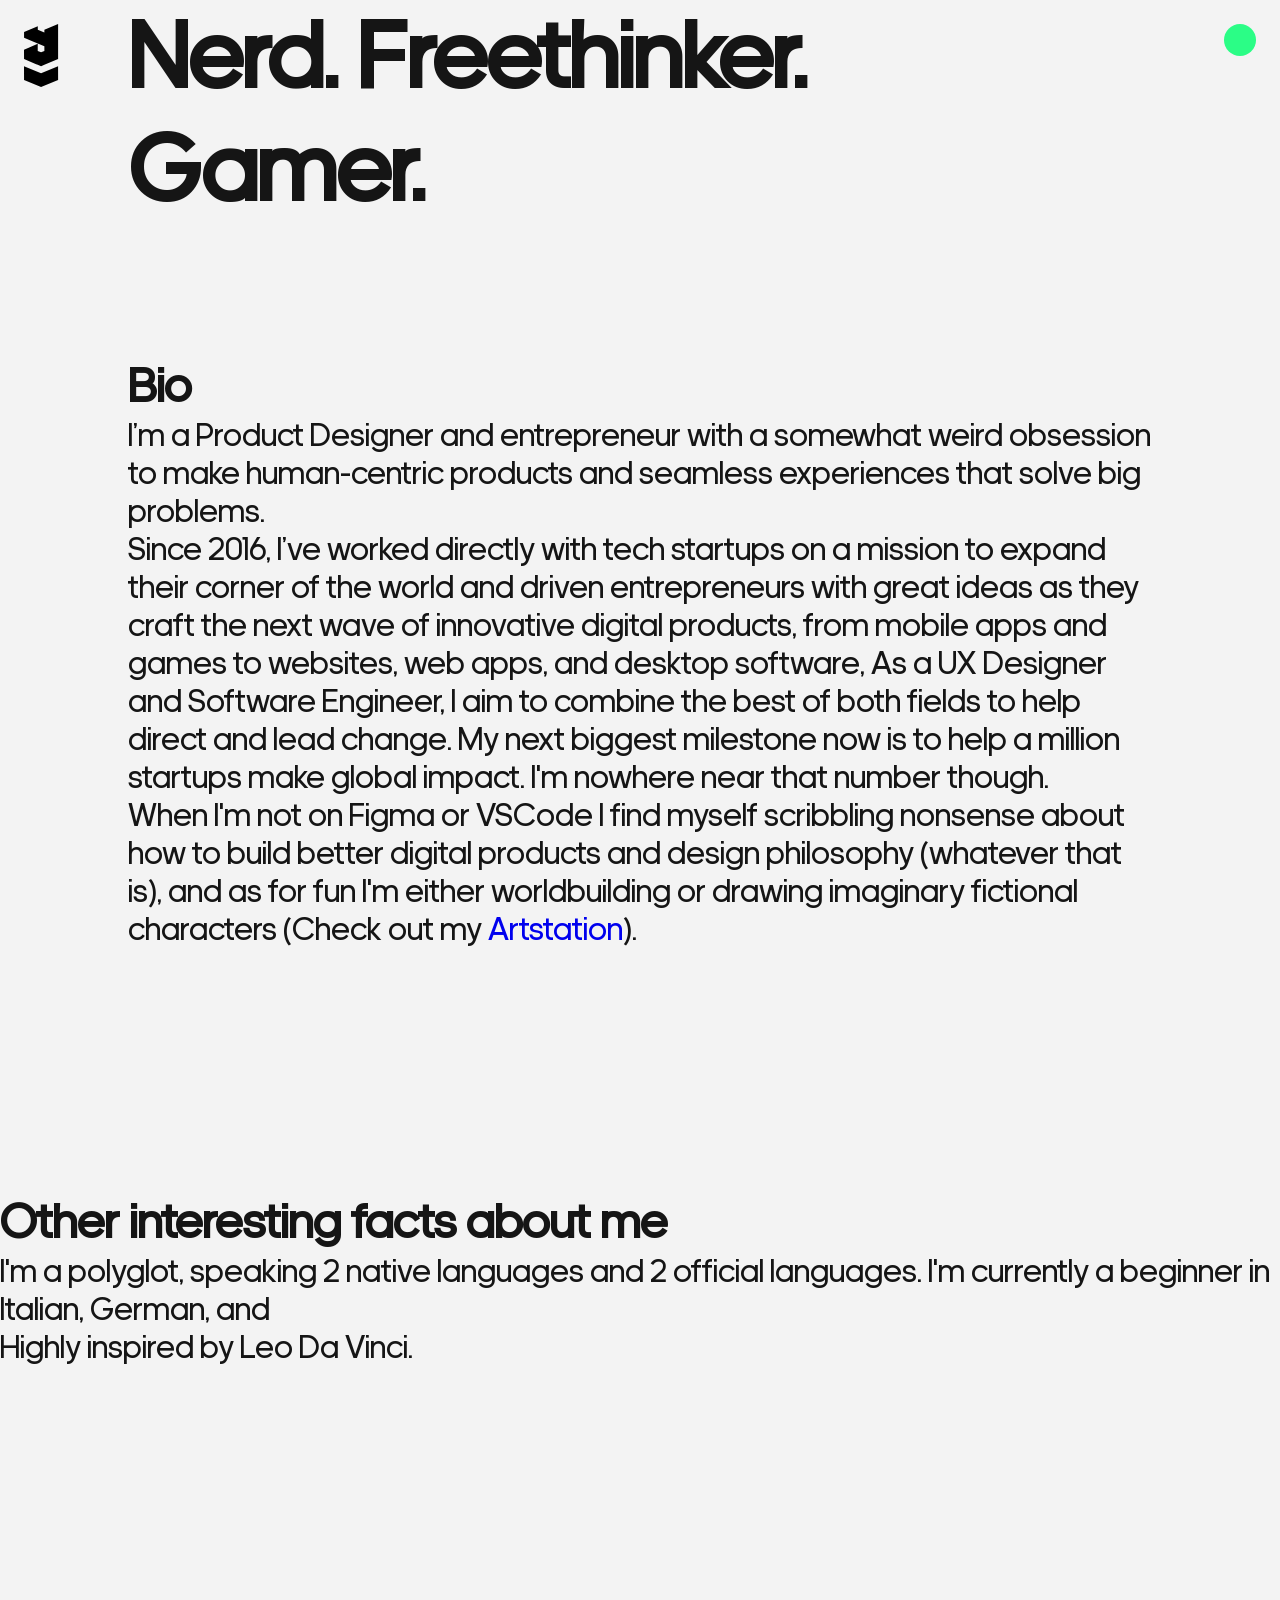
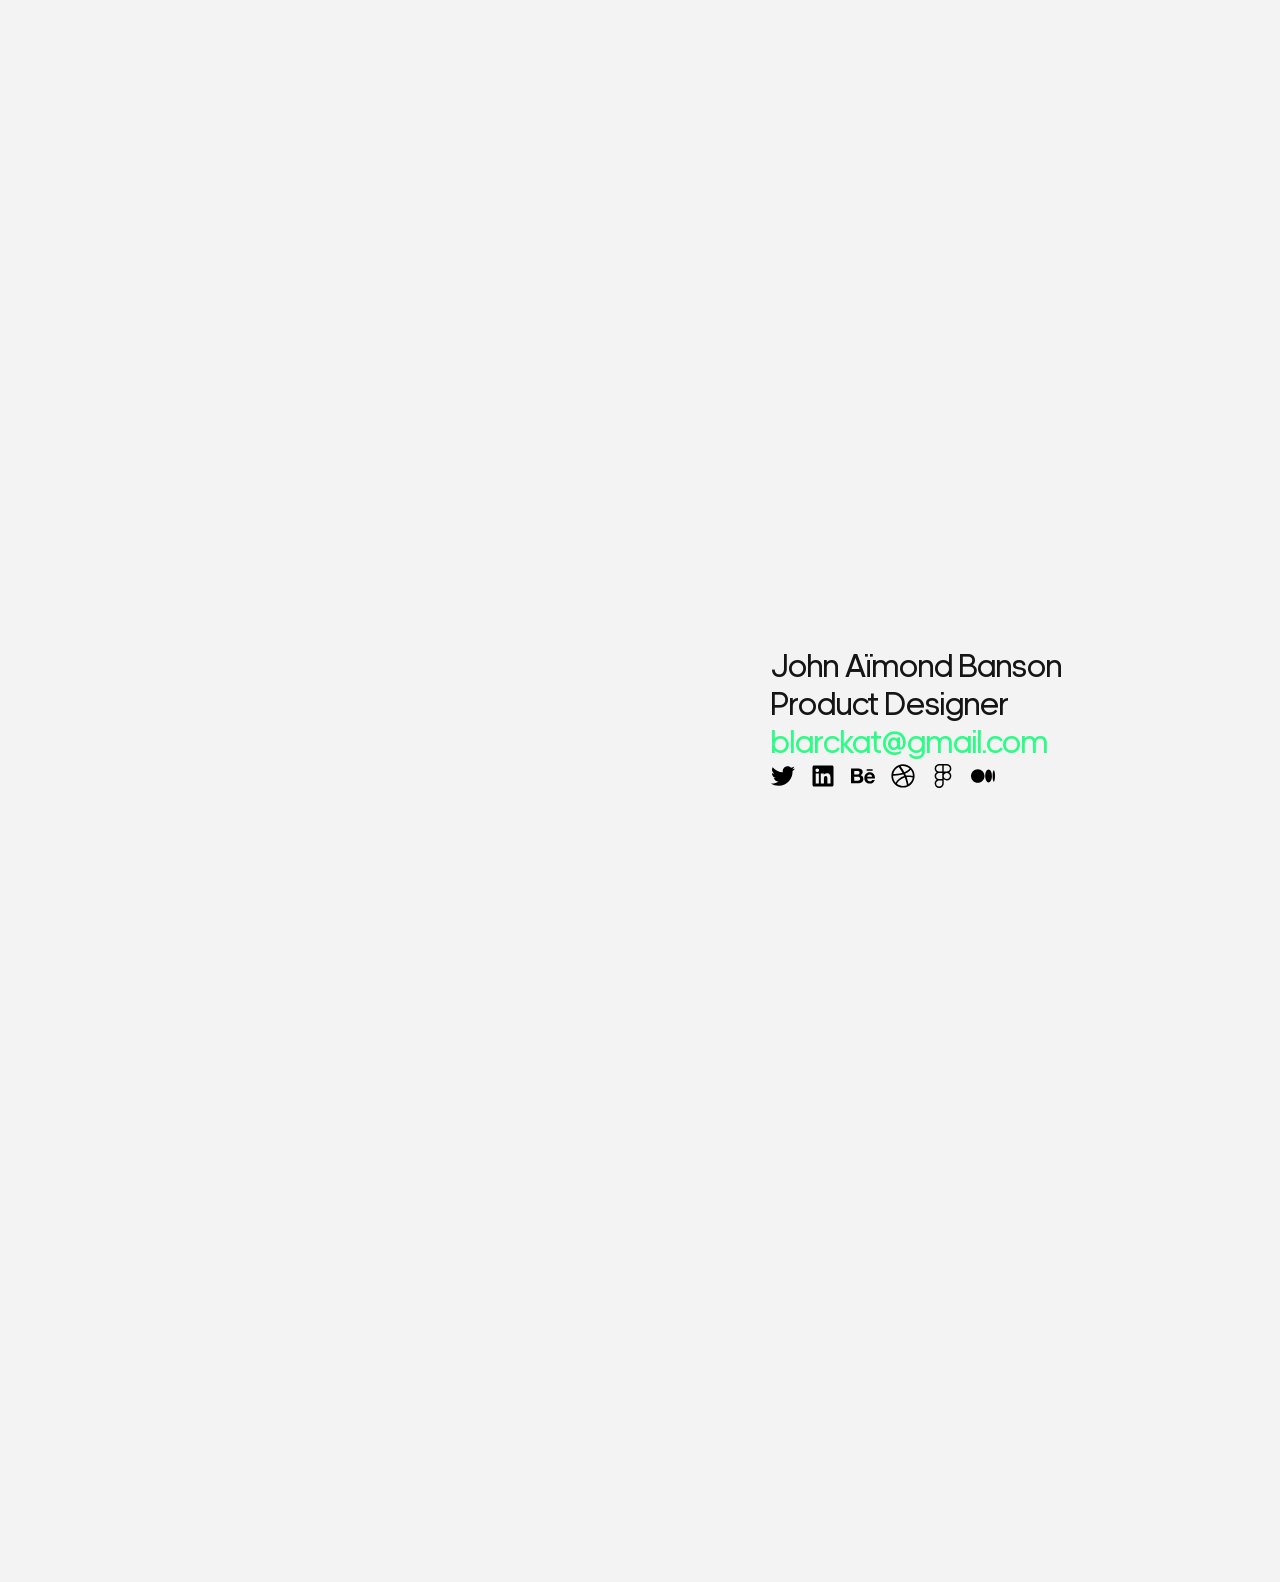
==== commit 34e45f53: "Smooth Scrolling Effects on pages" ====
--- a/about.html
+++ b/about.html
@@ -96,7 +96,8 @@
         <!-- <svg xmlns="http://www.w3.org/2000/svg" width="48" height="48"><path d="M4 6h16v2H4zm0 5h16v2H4zm0 5h16v2H4z"/></svg> -->
       </a>
     </div>
-    <header class="content-padding about-header">
+    <div class="smoothScroll">
+      <header class="content-padding about-header">
         <div class="hero">
             <h1>Hello, <br>John Banson. <br>Nerd. Freethinker. Gamer. </h1>
         </div>
@@ -167,6 +168,7 @@
             </div>
         </div>
     </footer>
+    </div>
     <script src="./scripts/app.js"></script>
 </body>
 </html>
--- a/css/main.min.css
+++ b/css/main.min.css
@@ -1 +1 @@
-@import url("./colors.min.css");@import url("./layout.min.css");@import url("./typography.min.css");@font-face{font-family:'Ckat Regular';src:url("../assets/fonts/Ckat_Regular.ttf")}@font-face{font-family:'Ckat Bold';src:url("../assets/fonts/Ckat_Bold.ttf")}::-webkit-scrollbar{display:none}::selection{background-color:#2BFD86;color:#151515}body{margin:0;padding:0;font-family:"Ckat Regular";display:flex;flex-direction:column;gap:10vh}.smoothScroll{height:fit-content;will-change:transform}p{font-size:32px}.dark-mode{background-color:#151515;color:#ffffff;transition:.5s ease-in-out}.light-mode{background-color:#f3f3f3;color:#151515;transition:.5s ease-in-out}footer svg{width:24px;height:24px}.dark-mode svg{fill:white}.dark-mode svg ::selection{color:white}.light-mode svg{fill:black}.light-mode svg ::selection{color:black}.content-padding{padding:5vw 10vw}#nav-overlay{height:100vh;width:0;position:fixed;z-index:3;top:0;overflow-x:hidden;transition:.9s}.light-mode #nav-overlay{background-color:rgba(13,13,13,0.506)}.dark-mode #nav-overlay{background-color:rgba(218,218,218,0.458)}.sideNav{height:100vh;width:0;position:fixed;visibility:hidden;z-index:5;top:0;right:0;background-color:#2BFD86;overflow-x:hidden;transition:.9s}.sideNav ul{height:90%;display:flex;flex-direction:column;justify-content:center}.sideNav a{padding:8px 8px 8px 32px;text-decoration:none;color:#212121;font-size:56px;transition:.5s}.sideNav a:hover{color:#ffffff}.sideNav .top-row{position:relative;display:flex;flex-direction:row;justify-content:flex-end;align-items:center;margin:20px;gap:10px}.sideNav .top-row div{display:flex;justify-content:center;align-content:center;padding:10px;background-color:#51515151;border-radius:50%;cursor:pointer}.sideNav .top-row .navClose svg{fill:#151515}nav{display:flex;width:100%;flex-direction:column}nav ul li{transition:.5s}nav ul li:hover{transform:translateX(5%)}.appbar{position:sticky;top:0;display:flex;flex-direction:row;justify-content:space-between;padding:24px}.menu-button{height:32px;width:32px;border-radius:50%;background-color:#2BFD86;cursor:pointer;transition:.5s}.menu-button:hover{transform:scale(150%)}.logo-header{mix-blend-mode:difference}.logo-header svg{height:84px;transition:.5s}.logo-header :hover{fill:#2BFD86}.home-header img{background-size:contain;position:absolute;z-index:-2;top:0;left:0}header,section{width:auto;height:fit-content;min-height:100vh}.nav-social{display:flex;justify-content:flex-start}.nav-social svg{height:24px;fill:#151515}header .hero{display:flex;flex-direction:row;justify-content:space-between;align-items:center}header .hero h1{width:80%}header .hero .header-social{width:fit-content;display:flex;flex-direction:column;gap:20px}header .hero .header-social svg{height:24px}.section-work{height:fit-content}.section-work .section-work-case{display:flex;flex-direction:column;gap:10px;margin:10vh 5vw}.section-work .section-work-case img{object-fit:cover;width:100%;height:80vh;background-size:cover}.section-work .section-work-case .showcase-text-content h2{line-height:0px}.section-work .section-work-case .showcase-text-content p{font-size:48px;opacity:40%}.case{display:flex;flex-direction:column;margin:10vh 5vw}.case img{height:90vh;width:100%;object-fit:cover}.case .case-title h2{line-height:normal}.work-hero-img img,.full-showcase-img img{object-fit:cover;width:100%;background-size:contain}footer{height:fit-content}footer .footer-text p,footer .footer-text a{font-size:32px;line-height:1px}footer .footer-text a{color:#2BFD86}footer .footer-social{margin-top:20px;display:flex;flex-direction:row;gap:16px}@media screen and (max-width: 480px){header .hero{flex-direction:column-reverse}header .hero h1{font-size:32px;width:100vw}header .hero .header-social{flex-direction:row}nav{flex-direction:column;justify-content:center;padding:16px}.section-work .section-work-case{margin:10vw 0;height:100vh}.section-work .section-work-case img{height:80vh}.section-work .section-work-case .showcase-text-content p{font-size:32px}footer .footer-text p,footer .footer-text a{font-size:24px}}
+@import url("./colors.min.css");@import url("./layout.min.css");@import url("./typography.min.css");@font-face{font-family:'Ckat Regular';src:url("../assets/fonts/Ckat_Regular.ttf")}@font-face{font-family:'Ckat Bold';src:url("../assets/fonts/Ckat_Bold.ttf")}::-webkit-scrollbar{display:none}::selection{background-color:#2BFD86;color:#151515}*{margin:0;padding:0;box-sizing:border-box}body{margin:0;padding:0;font-family:"Ckat Regular";display:flex;flex-direction:column;gap:10vh}.smoothScroll{position:fixed;top:0;left:0;overflow:auto;width:100%}p{font-size:32px}.dark-mode{background-color:#151515;color:#ffffff;transition:.5s ease-in-out}.light-mode{background-color:#f3f3f3;color:#151515;transition:.5s ease-in-out}footer svg{width:24px;height:24px}.dark-mode svg{fill:white}.dark-mode svg ::selection{color:white}.light-mode svg{fill:black}.light-mode svg ::selection{color:black}.content-padding{padding:5vw 10vw}#nav-overlay{height:100vh;width:0;position:fixed;z-index:3;top:0;overflow-x:hidden;transition:.9s}.light-mode #nav-overlay{background-color:rgba(13,13,13,0.506)}.dark-mode #nav-overlay{background-color:rgba(218,218,218,0.458)}.sideNav{height:100vh;width:0;position:fixed;visibility:hidden;z-index:60;top:0;right:0;background-color:#2BFD86;overflow-x:hidden;transition:.9s}.sideNav ul{height:90%;display:flex;flex-direction:column;justify-content:center}.sideNav a{padding:8px 8px 8px 32px;text-decoration:none;color:#212121;font-size:56px;transition:.5s}.sideNav a:hover{color:#ffffff}.sideNav .top-row{position:relative;display:flex;flex-direction:row;justify-content:flex-end;align-items:center;margin:20px;gap:10px}.sideNav .top-row div{display:flex;justify-content:center;align-content:center;padding:10px;background-color:#51515151;border-radius:50%;cursor:pointer}.sideNav .top-row .navClose svg{fill:#151515}nav{display:flex;width:100%;flex-direction:column}nav ul li{transition:.5s}nav ul li:hover{transform:translateX(5%)}.appbar{position:sticky;z-index:50;top:0;display:flex;flex-direction:row;justify-content:space-between;padding:24px}.menu-button{height:32px;width:32px;border-radius:50%;background-color:#2BFD86;cursor:pointer;transition:.5s}.menu-button:hover{transform:scale(150%)}.logo-header svg{height:84px;transition:.5s}.logo-header :hover{fill:#2BFD86}.header{display:flex;flex-direction:column;justify-content:flex-end;align-items:flex-start}header,section{min-height:100vh}header h1,section h1{margin-top:40vh}.nav-social{display:flex;justify-content:flex-start}.nav-social svg{height:24px;fill:#151515}header .hero{display:flex;flex-direction:row;justify-content:space-between;align-items:center}header .hero h1{width:80%}header .hero .header-social{width:fit-content;display:flex;flex-direction:column;gap:20px}header .hero .header-social svg{height:24px}.section-work{height:fit-content}.section-work .section-work-case{display:flex;flex-direction:column;gap:10px;margin:20vh 5vw}.section-work .section-work-case img{object-fit:cover;width:100%;height:80vh;background-size:cover}.section-work .section-work-case .showcase-text-content p{font-size:48px;opacity:40%}.case{display:flex;flex-direction:column;margin:10vh 5vw}.case img{height:90vh;width:100%;object-fit:cover}.case .case-title h2{line-height:normal}.work-hero-img img,.full-showcase-img img{object-fit:cover;width:100%;background-size:contain}footer{display:flex;flex-direction:row;align-items:flex-end;justify-content:flex-end;height:50vh;padding:10vh}footer .footer-text p,footer .footer-text a{font-size:32px}footer .footer-text a{color:#2BFD86}footer .footer-social{display:flex;flex-direction:row;gap:16px}@media screen and (max-width: 480px){header .hero{flex-direction:column-reverse;width:80vw}header .hero h1{width:100%}header .hero .header-social{flex-direction:row}nav{flex-direction:column;justify-content:center;padding:16px}.section-work .section-work-case{margin:10vw 0;height:100vh}.section-work .section-work-case img{height:80vh}.section-work .section-work-case .showcase-text-content p{font-size:32px}footer .footer-text p,footer .footer-text a{font-size:24px}}
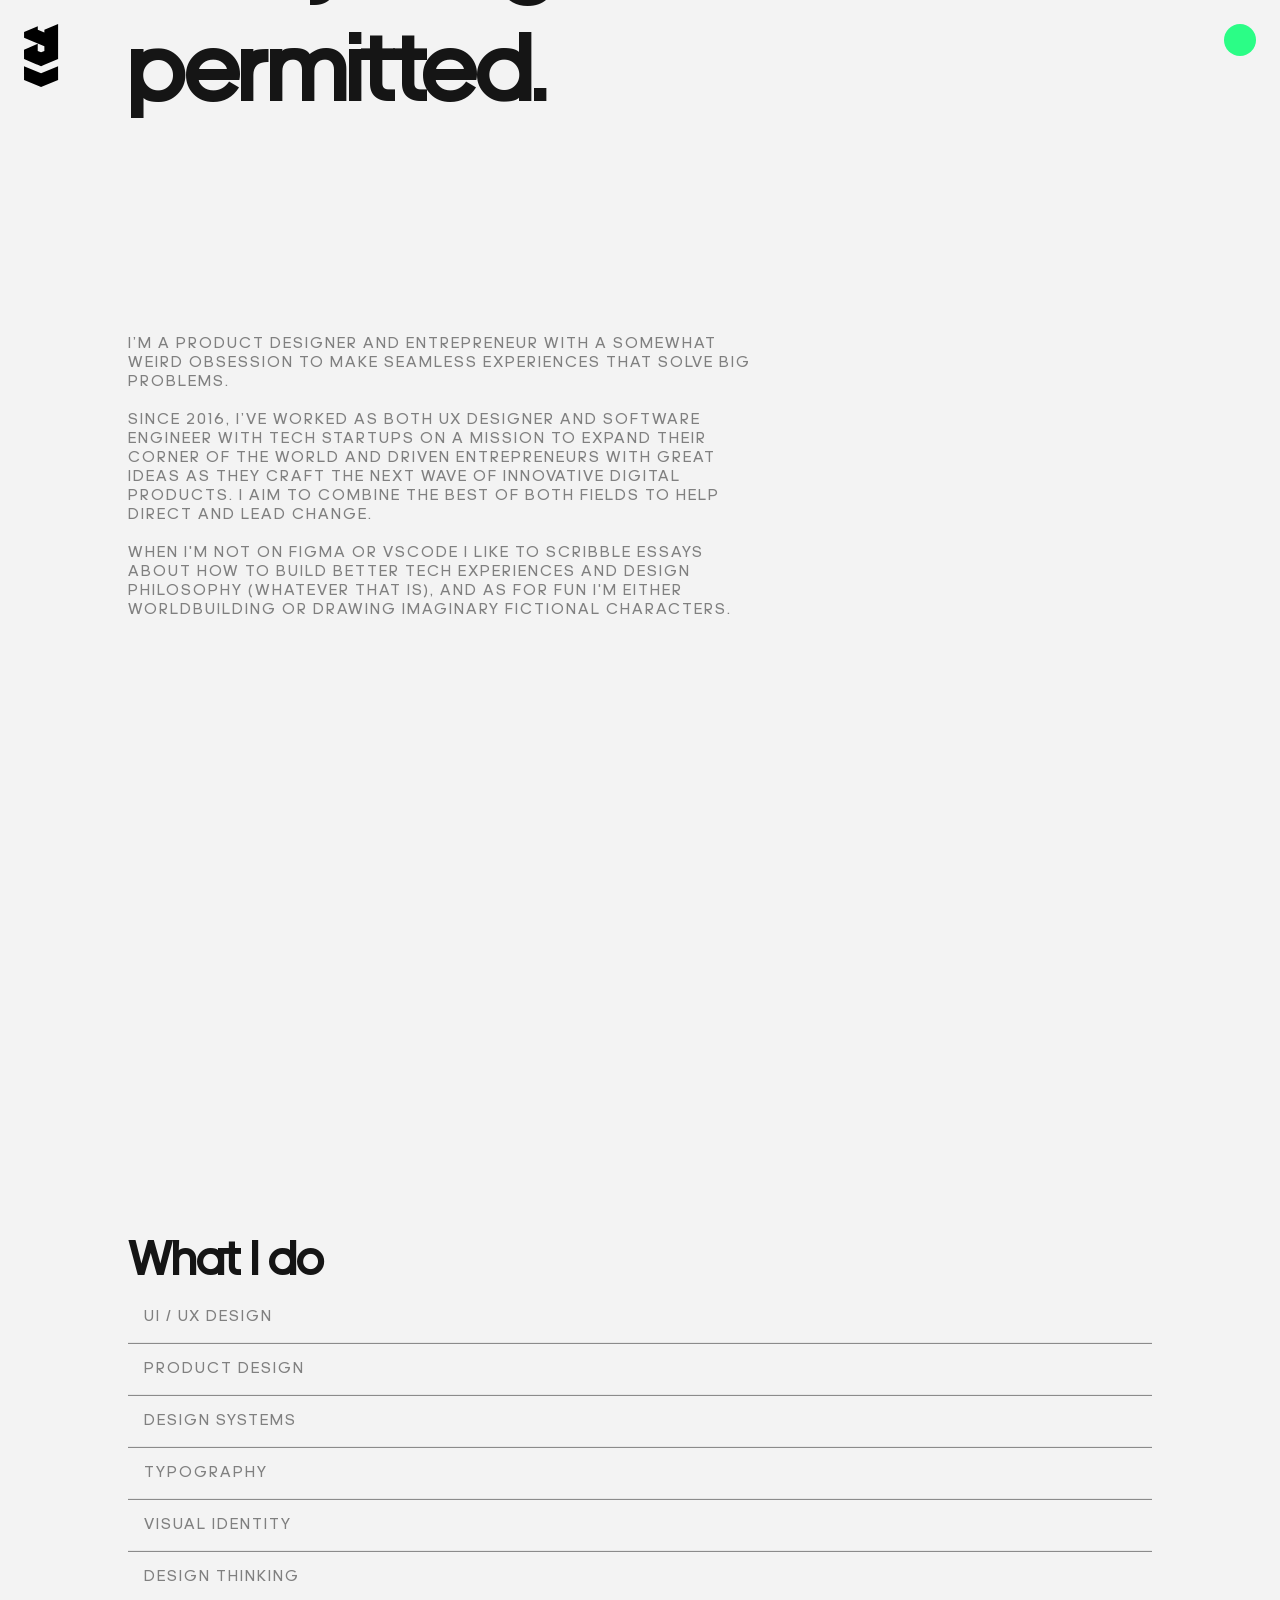
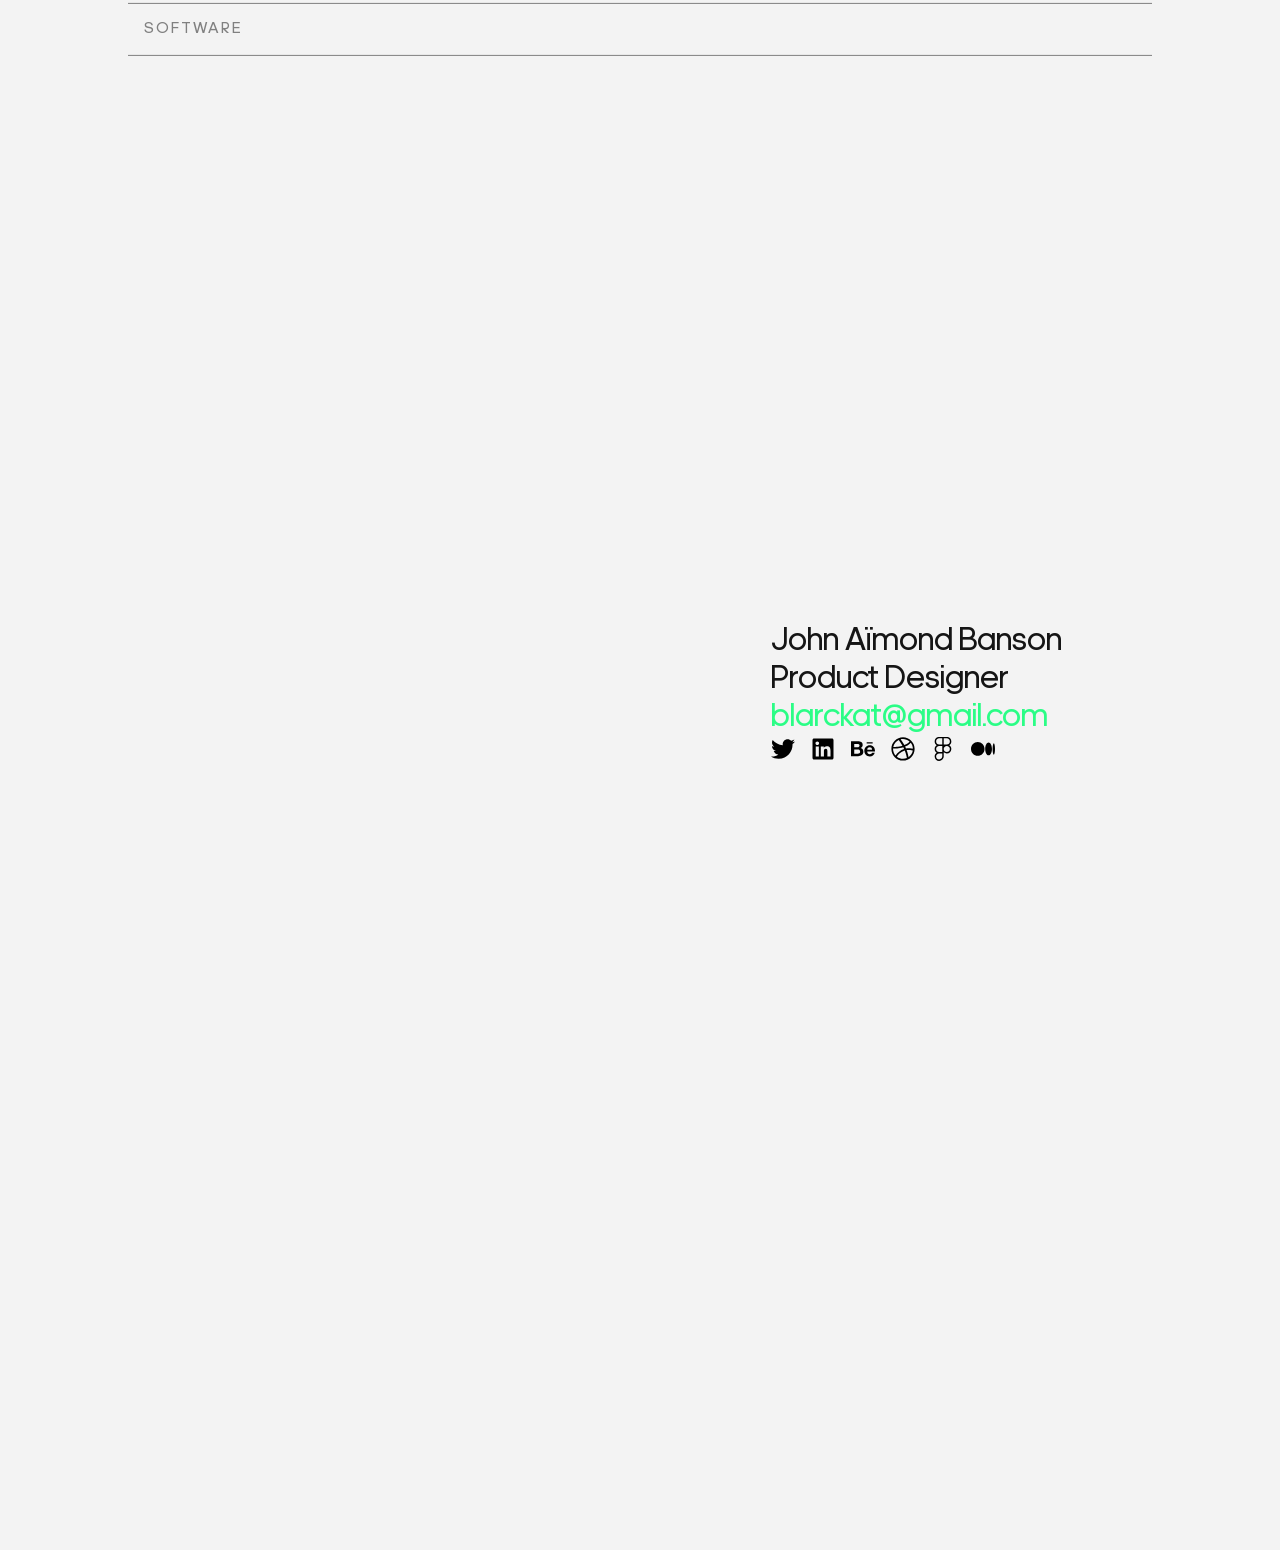
==== commit b4ae9433: "Adding eziban page" ====
--- a/about.html
+++ b/about.html
@@ -99,25 +99,31 @@
     <div class="smoothScroll">
       <header class="content-padding about-header">
         <div class="hero">
-            <h1>Hello, <br>John Banson. <br>Nerd. Freethinker. Gamer. </h1>
-        </div>
-    </header>
-    <section class="content-padding">
-        <h3>Bio</h3>
-        <p>I’m a Product Designer and entrepreneur with a somewhat weird obsession to make human-centric products and seamless experiences that solve big problems.</p>
+            <h1>Nothing is true. Everything is permitted.</h1>
+          </div>
+        </header>
+        <section class="content-padding half-sided-container compact-list">
+        <p>I’m a product designer and entrepreneur with a somewhat weird obsession to make seamless experiences that solve big problems.</p>
+        <br>
         <p>
-            Since 2016, I’ve worked directly with tech startups on a mission to expand their corner of the world and driven entrepreneurs with great ideas as they craft the next wave of innovative digital products, from mobile apps and games to websites, web apps, and desktop software, As a UX Designer and Software Engineer, I aim to combine the best of both fields to help direct and lead change. My next biggest milestone now is to help a million startups make global impact. I'm nowhere near that number though.
+          Since 2016, I’ve worked as both UX designer and software engineer with tech startups on a mission to expand their corner of the world and driven entrepreneurs with great ideas as they craft the next wave of innovative digital products. I aim to combine the best of both fields to help direct and lead change.
         </p>
+        <br>
         <p>
-            When I'm not on Figma or VSCode I find myself scribbling nonsense about how to build better digital products and design philosophy (whatever that is), and as for fun I'm either worldbuilding or drawing imaginary fictional characters (Check out my <a href="https://www.artstation.com/blarckat">Artstation</a>).
+          When I'm not on Figma or VSCode I like to scribble essays about how to build better tech experiences and design philosophy (whatever that is), and as for fun I'm either worldbuilding or drawing imaginary fictional characters.
         
         </p>
     </section>
-    <section>
-        <h3>Other interesting facts about me</h3>
-        <ul>
-            <li><p>I'm a polyglot, speaking 2 native languages and 2 official languages. I'm currently a beginner in Italian, German, and </p></li>
-            <li><p>Highly inspired by Leo Da Vinci.</p></li>
+    <section class="content-padding">
+        <h3>What I do</h3>
+        <ul class="compact-list">
+            <li><p>UI / UX Design</p></li>
+            <li><p>Product Design</p></li>
+            <li><p>Design Systems</p></li>
+            <li><p>Typography</p></li>
+            <li><p>Visual Identity</p></li>
+            <li><p>Design Thinking</p></li>
+            <li><p>Software</p></li>
         </ul>
     </section>
     <footer>
--- a/css/main.min.css
+++ b/css/main.min.css
@@ -1 +1 @@
-@import url("./colors.min.css");@import url("./layout.min.css");@import url("./typography.min.css");@font-face{font-family:'Ckat Regular';src:url("../assets/fonts/Ckat_Regular.ttf")}@font-face{font-family:'Ckat Bold';src:url("../assets/fonts/Ckat_Bold.ttf")}::-webkit-scrollbar{display:none}::selection{background-color:#2BFD86;color:#151515}*{margin:0;padding:0;box-sizing:border-box}body{margin:0;padding:0;font-family:"Ckat Regular";display:flex;flex-direction:column;gap:10vh}.smoothScroll{position:fixed;top:0;left:0;overflow:auto;width:100%}p{font-size:32px}.dark-mode{background-color:#151515;color:#ffffff;transition:.5s ease-in-out}.light-mode{background-color:#f3f3f3;color:#151515;transition:.5s ease-in-out}footer svg{width:24px;height:24px}.dark-mode svg{fill:white}.dark-mode svg ::selection{color:white}.light-mode svg{fill:black}.light-mode svg ::selection{color:black}.content-padding{padding:5vw 10vw}#nav-overlay{height:100vh;width:0;position:fixed;z-index:3;top:0;overflow-x:hidden;transition:.9s}.light-mode #nav-overlay{background-color:rgba(13,13,13,0.506)}.dark-mode #nav-overlay{background-color:rgba(218,218,218,0.458)}.sideNav{height:100vh;width:0;position:fixed;visibility:hidden;z-index:60;top:0;right:0;background-color:#2BFD86;overflow-x:hidden;transition:.9s}.sideNav ul{height:90%;display:flex;flex-direction:column;justify-content:center}.sideNav a{padding:8px 8px 8px 32px;text-decoration:none;color:#212121;font-size:56px;transition:.5s}.sideNav a:hover{color:#ffffff}.sideNav .top-row{position:relative;display:flex;flex-direction:row;justify-content:flex-end;align-items:center;margin:20px;gap:10px}.sideNav .top-row div{display:flex;justify-content:center;align-content:center;padding:10px;background-color:#51515151;border-radius:50%;cursor:pointer}.sideNav .top-row .navClose svg{fill:#151515}nav{display:flex;width:100%;flex-direction:column}nav ul li{transition:.5s}nav ul li:hover{transform:translateX(5%)}.appbar{position:sticky;z-index:50;top:0;display:flex;flex-direction:row;justify-content:space-between;padding:24px}.menu-button{height:32px;width:32px;border-radius:50%;background-color:#2BFD86;cursor:pointer;transition:.5s}.menu-button:hover{transform:scale(150%)}.logo-header svg{height:84px;transition:.5s}.logo-header :hover{fill:#2BFD86}.header{display:flex;flex-direction:column;justify-content:flex-end;align-items:flex-start}header,section{min-height:100vh}header h1,section h1{margin-top:40vh}.nav-social{display:flex;justify-content:flex-start}.nav-social svg{height:24px;fill:#151515}header .hero{display:flex;flex-direction:row;justify-content:space-between;align-items:center}header .hero h1{width:80%}header .hero .header-social{width:fit-content;display:flex;flex-direction:column;gap:20px}header .hero .header-social svg{height:24px}.section-work{height:fit-content}.section-work .section-work-case{display:flex;flex-direction:column;gap:10px;margin:20vh 5vw}.section-work .section-work-case img{object-fit:cover;width:100%;height:80vh;background-size:cover}.section-work .section-work-case .showcase-text-content p{font-size:48px;opacity:40%}.case{display:flex;flex-direction:column;margin:10vh 5vw}.case img{height:90vh;width:100%;object-fit:cover}.case .case-title h2{line-height:normal}.work-hero-img img,.full-showcase-img img{object-fit:cover;width:100%;background-size:contain}footer{display:flex;flex-direction:row;align-items:flex-end;justify-content:flex-end;height:50vh;padding:10vh}footer .footer-text p,footer .footer-text a{font-size:32px}footer .footer-text a{color:#2BFD86}footer .footer-social{display:flex;flex-direction:row;gap:16px}@media screen and (max-width: 480px){header .hero{flex-direction:column-reverse;width:80vw}header .hero h1{width:100%}header .hero .header-social{flex-direction:row}nav{flex-direction:column;justify-content:center;padding:16px}.section-work .section-work-case{margin:10vw 0;height:100vh}.section-work .section-work-case img{height:80vh}.section-work .section-work-case .showcase-text-content p{font-size:32px}footer .footer-text p,footer .footer-text a{font-size:24px}}
+@import url("./colors.min.css");@import url("./layout.min.css");@import url("./typography.min.css");@font-face{font-family:'Ckat Regular';src:url("../assets/fonts/Ckat_Regular.ttf")}@font-face{font-family:'Ckat Bold';src:url("../assets/fonts/Ckat_Bold.ttf")}::-webkit-scrollbar{display:none}::selection{background-color:#2BFD86;color:#151515}*{margin:0;padding:0;box-sizing:border-box}body{margin:0;padding:0;font-family:"Ckat Regular";display:flex;flex-direction:column;gap:10vh}.smoothScroll{position:fixed;top:0;left:0;overflow:auto;width:100%}p{font-size:32px}.btn{background-color:transparent;padding:16px 24px;border-radius:10px;text-transform:uppercase;font-weight:800;margin:12px;transition:.5s ease-in-out}.light-mode .btn{background-color:#ebebeb;color:#151515}.light-mode .btn:hover{border:none;background-color:#2BFD86;color:#151515}.dark-mode .btn{border:.5px solid white;color:white}.dark-mode .btn:hover{border:none;background-color:#2BFD86;color:#151515}.dark-mode{background-color:#151515;color:#ffffff;transition:.5s ease-in-out}.light-mode{background-color:#f3f3f3;color:#151515;transition:.5s ease-in-out}footer svg{width:24px;height:24px}.dark-mode svg{fill:white}.dark-mode svg ::selection{color:white}.light-mode svg{fill:black}.light-mode svg ::selection{color:black}.content-padding{padding:5vw 10vw}#nav-overlay{height:100vh;width:0;position:fixed;z-index:3;top:0;overflow-x:hidden;transition:.9s}.light-mode #nav-overlay{background-color:rgba(13,13,13,0.506)}.dark-mode #nav-overlay{background-color:rgba(218,218,218,0.458)}.sideNav{height:100vh;width:0;position:fixed;visibility:hidden;z-index:60;top:0;right:0;background-color:#2BFD86;overflow-x:hidden;transition:.9s}.sideNav ul{height:90%;display:flex;flex-direction:column;justify-content:center}.sideNav a{padding:8px 8px 8px 32px;text-decoration:none;color:#212121;font-size:56px;transition:.5s}.sideNav a:hover{color:#ffffff}.sideNav .top-row{position:relative;display:flex;flex-direction:row;justify-content:flex-end;align-items:center;margin:20px;gap:10px}.sideNav .top-row div{display:flex;justify-content:center;align-content:center;padding:10px;background-color:#51515151;border-radius:50%;cursor:pointer}.sideNav .top-row .navClose svg{fill:#151515}nav{display:flex;width:100%;flex-direction:column}nav ul li{transition:.5s}nav ul li:hover{transform:translateX(5%)}.appbar{position:sticky;z-index:50;top:0;display:flex;flex-direction:row;justify-content:space-between;padding:24px}.menu-button{height:32px;width:32px;border-radius:50%;background-color:#2BFD86;cursor:pointer;transition:.5s}.menu-button:hover{transform:scale(150%)}.logo-header svg{height:84px;transition:.5s}.logo-header :hover{fill:#2BFD86}.header{display:flex;flex-direction:column;justify-content:flex-end;align-items:flex-start}header,section{min-height:100vh}header h1,section h1{margin-top:40vh}.nav-social{display:flex;justify-content:flex-start}.nav-social svg{height:24px;fill:#151515}.half-sided-container{width:70%}header .hero{display:flex;flex-direction:row;justify-content:space-between;align-items:center}header .hero h1{width:80%}header .hero .header-social{width:fit-content;display:flex;flex-direction:column;gap:20px}header .hero .header-social svg{height:24px}.section-work .section-work-case{display:flex;flex-direction:column;gap:10px;margin:20vh 5vw}.section-work .section-work-case img{object-fit:cover;width:100%;height:80vh;background-size:cover}.showcase-text-content p{font-size:48px;opacity:40%}.workCaseStudies{display:flex;flex-direction:column;gap:10vh}.case{display:flex;flex-direction:column;margin:10vh 5vw}.case img{height:90vh;width:100%;object-fit:cover}.case .case-title{display:flex;flex-direction:row;justify-content:space-between;align-items:center}.case .case-title h2{line-height:normal}.work-hero-img img,.full-showcase-img img{object-fit:cover;width:100%;background-size:contain}.case-study-image-container{display:flex;flex-direction:row;justify-content:space-between;gap:10vw;padding:5vw;margin:20vh 0;width:100vw;height:100% auto}.case-study-image-half img,.case-study-image-full img{object-fit:cover;width:100%;height:90vh}.case-study-image-half{display:flex;flex-direction:column;gap:24px;width:50%;height:80vh}.compact-list{display:flex;flex-direction:column}.compact-list li{border:none;padding:16px;border-bottom:.5px solid grey}.compact-list p{font-size:16px;text-transform:uppercase;letter-spacing:2px;color:grey}footer{display:flex;flex-direction:row;align-items:flex-end;justify-content:flex-end;height:50vh;padding:10vh}footer .footer-text p,footer .footer-text a{font-size:32px}footer .footer-text a{color:#2BFD86}footer .footer-social{display:flex;flex-direction:row;gap:16px}@media screen and (max-width: 480px){header .hero{flex-direction:column-reverse;width:80vw}header .hero h1{width:100%}header .hero .header-social{flex-direction:row}nav{flex-direction:column;justify-content:center;padding:16px}.section-work .section-work-case{margin:10vw 0;height:100vh}.section-work .section-work-case img{height:80vh}.section-work .section-work-case .showcase-text-content p{font-size:32px}.compact-list p{font-size:20px;text-transform:uppercase;letter-spacing:2px;color:grey}.half-sided-container{width:100%}footer .footer-text p,footer .footer-text a{font-size:24px}}
